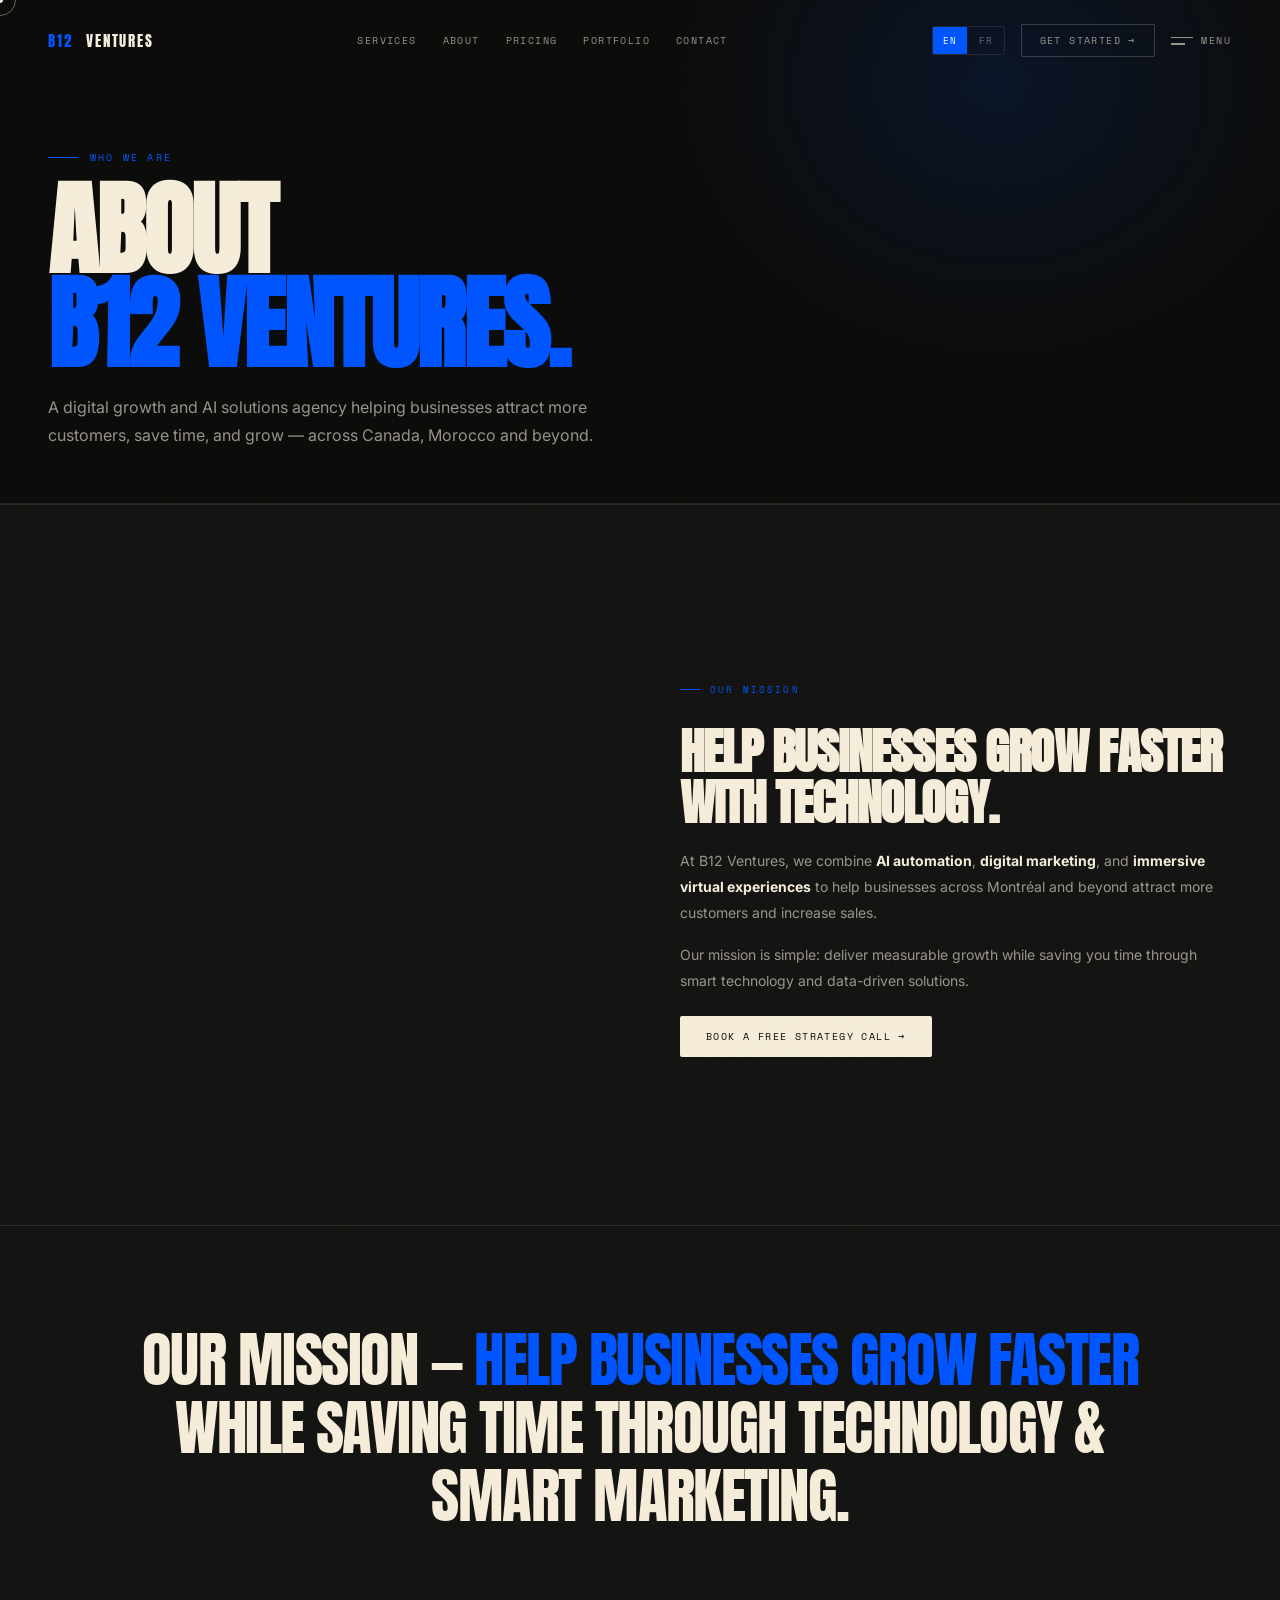
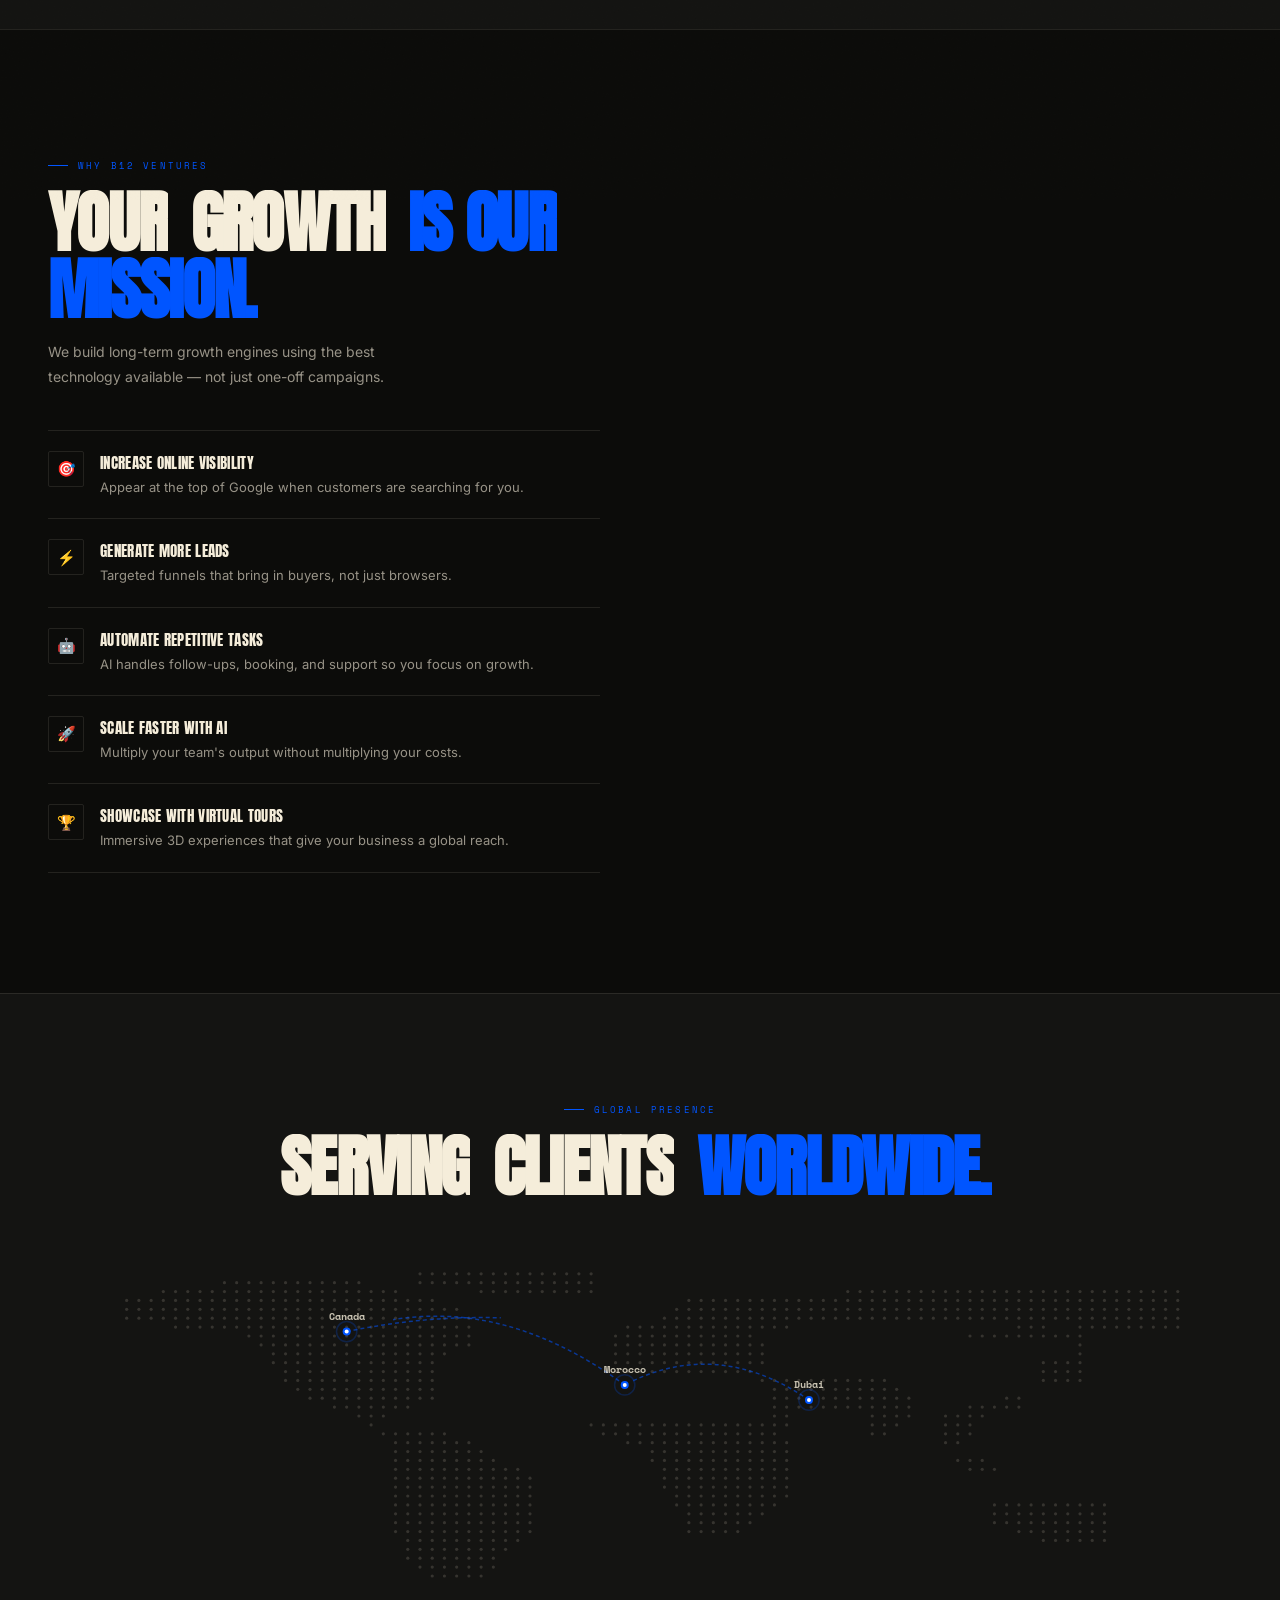
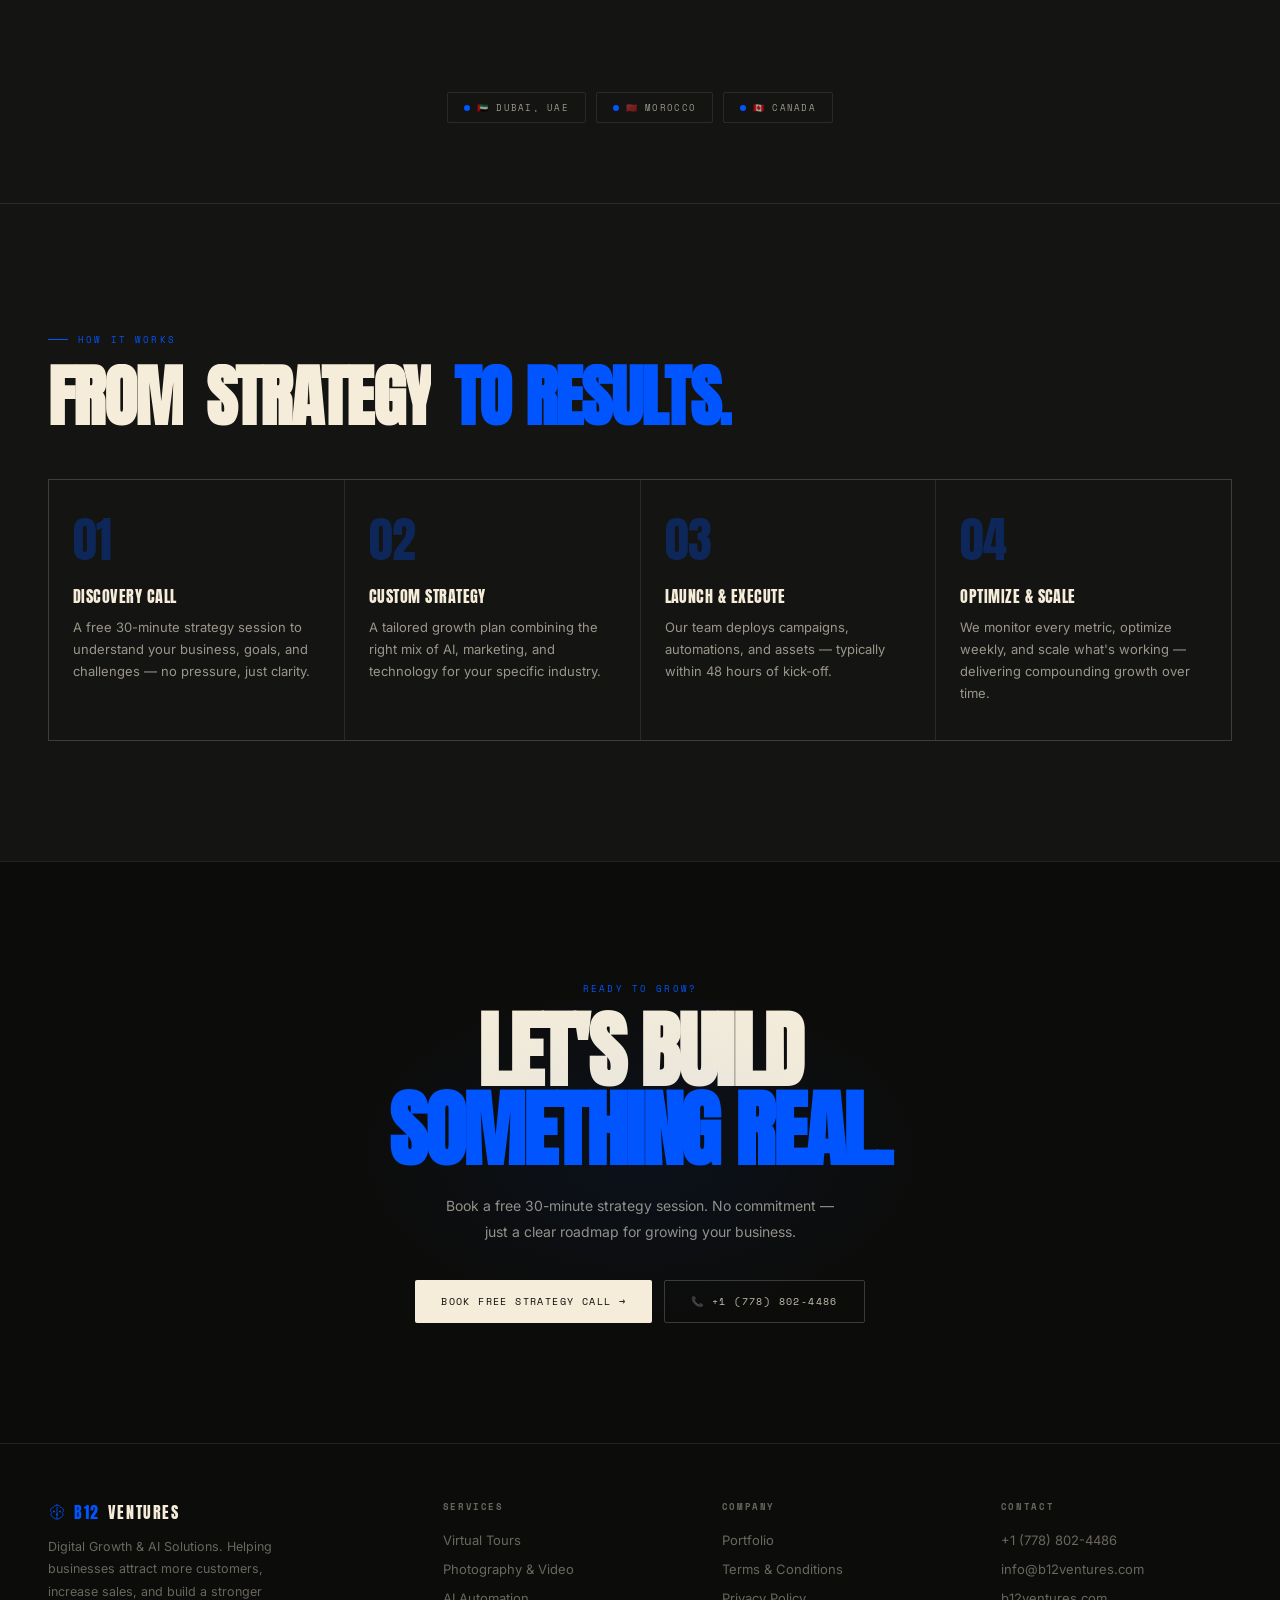
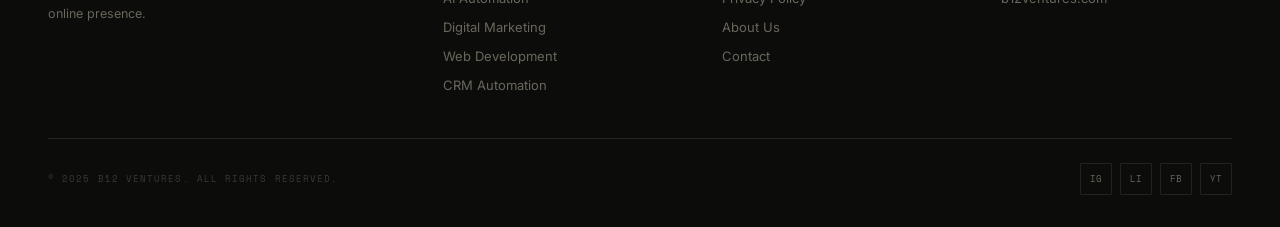
==== about.html @ 5e84cd8f "Add files via upload" ====
<!DOCTYPE html>
<html lang="en" id="html-root">
<head>
<meta charset="UTF-8"/><meta name="viewport" content="width=device-width,initial-scale=1.0"/>
<!-- Meta Pixel Code -->
<script>
!function(f,b,e,v,n,t,s)
{if(f.fbq)return;n=f.fbq=function(){n.callMethod?
n.callMethod.apply(n,arguments):n.queue.push(arguments)};
if(!f._fbq)f._fbq=n;n.push=n;n.loaded=!0;n.version='2.0';
n.queue=[];t=b.createElement(e);t.async=!0;
t.src=v;s=b.getElementsByTagName(e)[0];
s.parentNode.insertBefore(t,s)}(window, document,'script',
'https://connect.facebook.net/en_US/fbevents.js');
fbq('init', '1387499166899119');
fbq('track', 'PageView');
</script>
<noscript><img height="1" width="1" style="display:none"
src="https://www.facebook.com/tr?id=1387499166899119&ev=PageView&noscript=1"
/></noscript>
<!-- End Meta Pixel Code -->
<title>About — B12 Ventures</title>
<meta name="description" content="B12 Ventures is a digital growth and AI agency helping businesses grow faster with immersive 3D virtual visits, websites and automation."/>
<link rel="canonical" href="https://b12ventures.com/about.html"/>
<meta property="og:type" content="website"/>
<meta property="og:site_name" content="B12 Ventures"/>
<meta property="og:title" content="About — B12 Ventures"/>
<meta property="og:description" content="B12 Ventures is a digital growth and AI agency helping businesses grow faster with immersive 3D virtual visits, websites and automation."/>
<meta property="og:url" content="https://b12ventures.com/about.html"/>
<meta name="twitter:card" content="summary_large_image"/>
<link rel="preconnect" href="https://fonts.googleapis.com"/>
<link rel="preconnect" href="https://fonts.gstatic.com" crossorigin/>
<link href="https://fonts.googleapis.com/css2?family=Anton&family=Inter:wght@300;400;500;600&family=Space+Mono:ital,wght@0,400;0,700&display=swap" rel="stylesheet"/>
<link rel="stylesheet" href="styles.css"/>
</head>
<body>
<div id="grain" aria-hidden="true"></div>
<div id="cur-dot" aria-hidden="true"></div>
<div id="cur-ring" aria-hidden="true"></div>

<!-- LOADER -->
<div id="loader">
  <div class="ld-logo">B<span>12</span> VENTURES</div>
  <div class="ld-bar"></div>
</div>

<div id="fullmenu" role="dialog" aria-hidden="true">
  <nav class="fm-inner">
    <a class="fm-link" href="index.html"><span data-i18n="nav_home">Home</span></a>
    <a class="fm-link" href="services.html"><span data-i18n="nav_services">Services</span></a>
    <a class="fm-link" href="about.html"><span data-i18n="nav_about">About</span></a>
    <a class="fm-link" href="portfolio.html"><span data-i18n="nav_work">Portfolio</span></a>
    <a class="fm-link" href="pricing.html"><span data-i18n="nav_pricing">Pricing</span></a>
    <a class="fm-link" href="contact.html"><span style="color:var(--blue)" data-i18n="nav_contact">Contact</span></a>
  </nav>
</div>

<nav id="nav">
  <a href="index.html" class="nav-logo"><span class="nav-logo-b">B12</span>&nbsp;VENTURES</a>
  <div class="nav-links" aria-label="Primary">
    <a class="nav-link" href="services.html" data-i18n="nav_services">Services</a>
    <a class="nav-link" href="about.html" data-i18n="nav_about">About</a>
    <a class="nav-link" href="pricing.html" data-i18n="nav_pricing">Pricing</a>
    <a class="nav-link" href="portfolio.html" data-i18n="nav_work">Portfolio</a>
    <a class="nav-link" href="contact.html" data-i18n="nav_contact">Contact</a>
  </div>
  <div class="nav-right">
    <div class="lang-sw" role="group" aria-label="Language">
      <button class="lang-btn active" data-lang="en">EN</button>
      <button class="lang-btn" data-lang="fr">FR</button>
    </div>
    <a href="pricing.html#offer" class="nav-cta" data-i18n="nav_cta">Get Started →</a>
    <button class="menu-btn" id="menu-btn" aria-expanded="false">
      <div class="menu-bars" id="menu-bars"><span></span><span></span></div>
      <span id="menu-txt" data-i18n="nav_menu">Menu</span>
    </button>
  </div>
</nav>

<header class="page-hero"><div class="wrap">
  <div class="ph-kick">Who We Are</div>
  <h1>About<br/><span class="b">B12 Ventures.</span></h1>
  <p class="ph-sub">A digital growth and AI solutions agency helping businesses attract more customers, save time, and grow — across Canada, Morocco and beyond.</p>
</div></header>

<!-- ABOUT -->
<section id="about" class="sec">
  <div class="wrap">
    <div class="ab-grid">
      <div class="ab-img rv">
        <img src="https://images.unsplash.com/photo-1522071820081-009f0129c71c?w=900&q=80&auto=format&fit=crop" alt="B12 team" loading="lazy"/>
      </div>
      <div>
        <div class="sec-lbl rv" data-i18n="lbl_mission">Our Mission</div>
        <h2 class="ab-h rv d1" data-i18n="about_h">Help Businesses Grow Faster With Technology.</h2>
        <p class="ab-p rv d2" data-i18n="about_p1">At B12 Ventures, we combine <strong>AI automation</strong>, <strong>digital marketing</strong>, and <strong>immersive virtual experiences</strong> to help businesses across Montréal and beyond attract more customers and increase sales.</p>
        <p class="ab-p rv d3" data-i18n="about_p2">Our mission is simple: deliver measurable growth while saving you time through smart technology and data-driven solutions.</p>
        <a href="contact.html" class="btn btn-solid rv d4" style="display:inline-flex;margin-top:6px"><span data-i18n="about_cta">Book a Free Strategy Call →</span></a>
      </div>
    </div>
  </div>
</section>

<!-- MISSION -->
<section id="mission">
  <div class="wrap">
    <p class="mission-body rv" data-i18n="mission_body">Our Mission — <span class="mission-blue">Help Businesses Grow Faster</span> While Saving Time Through Technology &amp; Smart Marketing.</p>
  </div>
</section>

<!-- WHY B12 -->
<section id="why" class="sec">
  <div class="wrap">
    <div class="why-grid">
      <div>
        <div class="sec-lbl rv" data-i18n="lbl_why">Why B12 Ventures</div>
        <h2 class="st rv d1">
          <span class="sw"><span class="si" data-i18n="why_h1">Your</span></span>
          <span class="sw"><span class="si" data-i18n="why_h2">Growth</span></span>
          <span class="sw" style="color:var(--blue)"><span class="si" data-i18n="why_h3">Is Our</span></span>
          <span class="sw" style="color:var(--blue)"><span class="si" data-i18n="why_h4">Mission.</span></span>
        </h2>
        <p class="why-sub rv d2" data-i18n="why_sub">We build long-term growth engines using the best technology available — not just one-off campaigns.</p>
        <div class="rv d3">
          <div class="wf"><div class="wf-ic">🎯</div><div><div class="wf-h" data-i18n="wf1h">Increase Online Visibility</div><div class="wf-p" data-i18n="wf1p">Appear at the top of Google when customers are searching for you.</div></div></div>
          <div class="wf"><div class="wf-ic">⚡</div><div><div class="wf-h" data-i18n="wf2h">Generate More Leads</div><div class="wf-p" data-i18n="wf2p">Targeted funnels that bring in buyers, not just browsers.</div></div></div>
          <div class="wf"><div class="wf-ic">🤖</div><div><div class="wf-h" data-i18n="wf3h">Automate Repetitive Tasks</div><div class="wf-p" data-i18n="wf3p">AI handles follow-ups, booking, and support so you focus on growth.</div></div></div>
          <div class="wf"><div class="wf-ic">🚀</div><div><div class="wf-h" data-i18n="wf4h">Scale Faster With AI</div><div class="wf-p" data-i18n="wf4p">Multiply your team's output without multiplying your costs.</div></div></div>
          <div class="wf"><div class="wf-ic">🏆</div><div><div class="wf-h" data-i18n="wf5h">Showcase With Virtual Tours</div><div class="wf-p" data-i18n="wf5p">Immersive 3D experiences that give your business a global reach.</div></div></div>
        </div>
      </div>
      <div class="why-photo rv">
        <img src="https://images.unsplash.com/photo-1497366216548-37526070297c?w=900&q=80&auto=format&fit=crop" alt="Office" loading="lazy"/>
        <div class="why-ov">
          <div class="why-stats">
            <div><div class="wstat-n"><span class="cnt" data-to="200">0</span>+</div><div class="wstat-l" data-i18n="stat1">Clients Served</div></div>
            <div><div class="wstat-n"><span class="cnt" data-to="97">0</span>%</div><div class="wstat-l" data-i18n="stat2">Satisfaction</div></div>
            <div><div class="wstat-n">5×</div><div class="wstat-l" data-i18n="stat3">Avg ROI</div></div>
          </div>
        </div>
      </div>
    </div>
  </div>
</section>

<!-- WORLD MAP -->
<section id="mapzone">
  <div class="wrap">
    <div class="map-head">
      <div class="sec-lbl rv" style="justify-content:center" data-i18n="lbl_map">Global Presence</div>
      <h2 class="st rv d1" style="text-align:center">
        <span class="sw"><span class="si" data-i18n="map_h1">Serving</span></span>
        <span class="sw"><span class="si" data-i18n="map_h2">Clients</span></span>
        <span class="sw" style="color:var(--blue)"><span class="si" data-i18n="map_h3">Worldwide.</span></span>
      </h2>
    </div>
    <div class="map-container rv">
      <canvas id="world-canvas" height="400"></canvas>
    </div>
    <div class="map-locations rv d1">
      <div class="map-loc">🇦🇪 <span data-i18n="loc1">Dubai, UAE</span></div>
      <div class="map-loc">🇲🇦 <span data-i18n="loc2">Morocco</span></div>
      <div class="map-loc">🇨🇦 <span data-i18n="loc3">Canada</span></div>
    </div>
  </div>
</section>

<!-- PROCESS -->
<section id="process" class="sec">
  <div class="wrap">
    <div class="sec-lbl rv" data-i18n="lbl_process">How It Works</div>
    <h2 class="st rv d1">
      <span class="sw"><span class="si" data-i18n="proc_h1">From</span></span>
      <span class="sw"><span class="si" data-i18n="proc_h2">Strategy</span></span>
      <span class="sw" style="color:var(--blue)"><span class="si" data-i18n="proc_h3">To Results.</span></span>
    </h2>
    <div class="ps-grid">
      <div class="ps rv d1"><div class="ps-n">01</div><div class="ps-h" data-i18n="ps1h">Discovery Call</div><p class="ps-p" data-i18n="ps1p">A free 30-minute strategy session to understand your business, goals, and challenges — no pressure, just clarity.</p></div>
      <div class="ps rv d2"><div class="ps-n">02</div><div class="ps-h" data-i18n="ps2h">Custom Strategy</div><p class="ps-p" data-i18n="ps2p">A tailored growth plan combining the right mix of AI, marketing, and technology for your specific industry.</p></div>
      <div class="ps rv d3"><div class="ps-n">03</div><div class="ps-h" data-i18n="ps3h">Launch &amp; Execute</div><p class="ps-p" data-i18n="ps3p">Our team deploys campaigns, automations, and assets — typically within 48 hours of kick-off.</p></div>
      <div class="ps rv d4"><div class="ps-n">04</div><div class="ps-h" data-i18n="ps4h">Optimize &amp; Scale</div><p class="ps-p" data-i18n="ps4p">We monitor every metric, optimize weekly, and scale what's working — delivering compounding growth over time.</p></div>
    </div>
  </div>
</section>

<!-- CTA -->
<section id="ctaband">
  <div class="wrap">
    <span class="cta-sup rv" data-i18n="cta_sup">Ready to Grow?</span>
    <h2 class="cta-h rv d1"><span data-i18n="cta_h1">Let's Build</span><br/><span style="color:var(--blue)" data-i18n="cta_h2">Something Real.</span></h2>
    <p class="cta-sub rv d2" data-i18n="cta_sub">Book a free 30-minute strategy session. No commitment — just a clear roadmap for growing your business.</p>
    <div class="cta-btns rv d3">
      <a href="contact.html" class="btn btn-solid"><span data-i18n="cta_btn1">Book Free Strategy Call →</span></a>
      <a href="tel:+17788024486" class="btn btn-border"><span>📞 +1 (778) 802-4486</span></a>
    </div>
  </div>
</section>

<!-- FOOTER -->
<footer>
  <div class="wrap">
    <div class="ft-grid">
      <div>
        <div class="ft-wm">
          <svg width="18" height="18" viewBox="0 0 36 36" fill="none" stroke="currentColor" stroke-width="1.6" stroke-linecap="round" style="color:var(--blue)"><path d="M18 4C14.5 4 12 6.5 11 9C8.5 9 5 11 5 14.5C5 16.5 6 18 7.5 19C6.5 20 6 21.5 6 23C6 25.5 7.5 27.5 10 28C10.5 29.5 12 31 14 31.5L18 32L22 31.5C24 31 25.5 29.5 26 28C28.5 27.5 30 25.5 30 23C30 21.5 29.5 20 28.5 19C30 18 31 16.5 31 14.5C31 11 27.5 9 25 9C24 6.5 21.5 4 18 4Z"/><line x1="18" y1="8" x2="18" y2="32"/><circle cx="12" cy="17" r="1.8" fill="currentColor" stroke="none"/><circle cx="24" cy="17" r="1.8" fill="currentColor" stroke="none"/><circle cx="18" cy="23" r="1.8" fill="currentColor" stroke="none"/></svg>
          <span class="ft-acc">B12</span> VENTURES
        </div>
        <p class="ft-desc" data-i18n="ft_desc">Digital Growth &amp; AI Solutions. Helping businesses attract more customers, increase sales, and build a stronger online presence.</p>
      </div>
      <div class="ft-col"><h5 data-i18n="ft_services">Services</h5><ul>
        <li><a href="services.html" data-i18n="s1_name">Virtual Tours</a></li>
        <li><a href="services.html" data-i18n="s2_name">Photography &amp; Video</a></li>
        <li><a href="services.html" data-i18n="s3_name">AI Automation</a></li>
        <li><a href="services.html" data-i18n="s4_name">Digital Marketing</a></li>
        <li><a href="services.html" data-i18n="s5_name">Web Development</a></li>
        <li><a href="services.html" data-i18n="s6_name">CRM Automation</a></li>
      </ul></div>
      <div class="ft-col"><h5 data-i18n="ft_company">Company</h5><ul>
        <li><a href="portfolio.html" data-i18n="nav_work">Portfolio</a></li>
        <li><a href="terms.html" data-i18n="ft_terms">Terms &amp; Conditions</a></li>
        <li><a href="privacy.html" data-i18n="ft_privacy">Privacy Policy</a></li>
        <li><a href="about.html" data-i18n="nav_about">About Us</a></li>
        <li><a href="contact.html" data-i18n="nav_contact">Contact</a></li>
      </ul></div>
      <div class="ft-col"><h5 data-i18n="ft_contact">Contact</h5><ul>
        <li><a href="tel:+17788024486">+1 (778) 802-4486</a></li>
        <li><a href="mailto:info@b12ventures.com">info@b12ventures.com</a></li>
        <li><a href="#">b12ventures.com</a></li>
      </ul></div>
    </div>
    <div class="ft-bot">
      <span class="ft-copy">© 2025 B12 Ventures. All rights reserved.</span>
      <div class="ft-soc">
        <a class="soc" href="#" aria-label="Instagram">IG</a>
        <a class="soc" href="#" aria-label="LinkedIn">LI</a>
        <a class="soc" href="#" aria-label="Facebook">FB</a>
        <a class="soc" href="#" aria-label="YouTube">YT</a>
      </div>
    </div>
  </div>
</footer>

<script src="app.js"></script>
<script src="https://widgets.leadconnectorhq.com/loader.js" data-resources-url="https://widgets.leadconnectorhq.com/chat-widget/loader.js" data-widget-id="6a6429a8b92307bb1e543893" data-source="WEB_USER"></script>
</body>
</html>
---- styles.css ----
:root{
  --bg:#0c0c0a;--bg2:#141412;--bg3:#1c1c19;
  --cream:#f5edda;--c80:rgba(245,237,218,.8);--c60:rgba(245,237,218,.6);
  --c40:rgba(245,237,218,.4);--c20:rgba(245,237,218,.2);--c10:rgba(245,237,218,.1);
  --c06:rgba(245,237,218,.06);--c03:rgba(245,237,218,.03);
  --blue:#0055ff;--blue-lo:rgba(0,85,255,.15);
  --mono:'Space Mono',monospace;--disp:'Anton',sans-serif;--body:'Inter',sans-serif;
  --ease-out:cubic-bezier(.16,1,.3,1);--ease-in:cubic-bezier(.7,0,.84,0);
}
*,*::before,*::after{box-sizing:border-box;margin:0;padding:0}
html{scrollbar-width:thin;scrollbar-color:var(--c20) transparent}
section[id]{scroll-margin-top:78px}
::-webkit-scrollbar{width:3px}::-webkit-scrollbar-thumb{background:var(--c20);border-radius:2px}
body{font-family:var(--body);background:var(--bg);color:var(--cream);overflow-x:hidden;-webkit-font-smoothing:antialiased}
a{color:inherit;text-decoration:none}
button{cursor:pointer;font-family:inherit;border:none;background:none;color:inherit}
body:not(.touch) *{cursor:none}

/* GRAIN */
#grain{position:fixed;inset:-100%;width:300%;height:300%;
  background-image:url("data:image/svg+xml,%3Csvg xmlns='http://www.w3.org/2000/svg' width='512' height='512'%3E%3Cfilter id='n'%3E%3CfeTurbulence type='fractalNoise' baseFrequency='.75' numOctaves='4' stitchTiles='stitch'/%3E%3C/filter%3E%3Crect width='100%25' height='100%25' filter='url(%23n)' opacity='.06'/%3E%3C/svg%3E");
  opacity:.18;pointer-events:none;z-index:9000;animation:grain .3s steps(3) infinite}
@keyframes grain{0%,100%{transform:translate(0,0)}25%{transform:translate(-2%,-3%)}50%{transform:translate(3%,2%)}75%{transform:translate(-1%,4%)}}

/* CURSOR */
#cur-dot{position:fixed;width:6px;height:6px;background:var(--cream);border-radius:50%;pointer-events:none;z-index:9999;transform:translate(-50%,-50%);transition:width .2s var(--ease-out),height .2s,opacity .2s}
#cur-ring{position:fixed;width:32px;height:32px;border:1px solid var(--c40);border-radius:50%;pointer-events:none;z-index:9998;transform:translate(-50%,-50%);transition:width .15s var(--ease-out),height .15s,border-color .2s}
#cur-dot.hv{width:0;height:0;opacity:0}
#cur-ring.hv{width:52px;height:52px;border-color:rgba(0,85,255,.7)}

/* LOADER */
#loader{position:fixed;inset:0;z-index:8000;background:var(--bg);display:flex;align-items:center;justify-content:center;flex-direction:column;gap:16px;transition:opacity .6s,visibility .6s}
#loader.done{opacity:0;visibility:hidden;pointer-events:none}
.ld-logo{font-family:var(--disp);font-size:clamp(32px,5vw,56px);letter-spacing:.08em}
.ld-logo span{color:var(--blue)}
.ld-bar{width:120px;height:1px;background:var(--c10);position:relative;overflow:hidden}
.ld-bar::after{content:'';position:absolute;left:-100%;top:0;width:100%;height:100%;background:var(--blue);animation:ldbar 1.4s var(--ease-out) forwards}
@keyframes ldbar{to{left:0}}

/* FULLSCREEN MENU */
#fullmenu{position:fixed;inset:0;z-index:900;background:var(--bg2);display:flex;align-items:center;justify-content:center;opacity:0;visibility:hidden;transition:opacity .5s var(--ease-out),visibility .5s}
#fullmenu.open{opacity:1;visibility:visible}
.fm-inner{display:flex;flex-direction:column;align-items:center;gap:4px}
.fm-link{font-family:var(--disp);font-size:clamp(40px,8vw,90px);letter-spacing:-.01em;text-transform:uppercase;color:var(--c20);display:block;overflow:hidden;transition:color .3s}
.fm-link span{display:block;transform:translateY(110%);transition:transform .7s var(--ease-out)}
#fullmenu.open .fm-link span{transform:none}
#fullmenu.open .fm-link:nth-child(1) span{transition-delay:.05s}
#fullmenu.open .fm-link:nth-child(2) span{transition-delay:.12s}
#fullmenu.open .fm-link:nth-child(3) span{transition-delay:.19s}
#fullmenu.open .fm-link:nth-child(4) span{transition-delay:.26s}
#fullmenu.open .fm-link:nth-child(5) span{transition-delay:.33s}
#fullmenu.open .fm-link:nth-child(6) span{transition-delay:.40s}
#fullmenu.open .fm-link:nth-child(7) span{transition-delay:.47s}
.fm-link:hover{color:var(--cream)}
.fm-foot{position:absolute;bottom:36px;left:0;right:0;display:flex;justify-content:space-between;padding:0 48px;font-family:var(--mono);font-size:10px;letter-spacing:.14em;text-transform:uppercase;color:var(--c40)}

/* NAV */
#nav{position:fixed;top:0;left:0;right:0;z-index:1000;display:flex;align-items:center;justify-content:space-between;padding:24px 48px;transition:padding .4s var(--ease-out),background .4s,border-color .4s}
#nav.scrolled{padding:14px 48px;background:rgba(12,12,10,.9);backdrop-filter:blur(20px);border-bottom:1px solid var(--c10)}
.nav-logo{font-family:var(--disp);font-size:15px;letter-spacing:.12em;display:flex;align-items:center;gap:8px;z-index:10}
.nav-logo-b{color:var(--blue)}
.nav-right{display:flex;align-items:center;gap:16px}

/* LANGUAGE SWITCHER */
.lang-sw{display:flex;align-items:center;gap:2px;border:1px solid var(--c10);border-radius:2px;overflow:hidden}
.lang-btn{font-family:var(--mono);font-size:9px;letter-spacing:.14em;text-transform:uppercase;padding:7px 10px;color:var(--c40);transition:all .2s;background:none;border:none}
.lang-btn.active{background:var(--blue);color:#fff}
.lang-btn:hover:not(.active){color:var(--cream)}
.nav-cta{font-family:var(--mono);font-size:10px;letter-spacing:.14em;text-transform:uppercase;color:var(--c60);border:1px solid var(--c20);padding:8px 18px;border-radius:1px;transition:all .25s;display:none}
.nav-cta:hover{color:var(--cream);border-color:var(--cream)}
@media(min-width:769px){.nav-cta{display:block}}
.menu-btn{font-family:var(--mono);font-size:10px;letter-spacing:.18em;text-transform:uppercase;color:var(--c60);display:flex;align-items:center;gap:8px;transition:color .25s}
.menu-btn:hover{color:var(--cream)}
.menu-bars{display:flex;flex-direction:column;gap:5px;width:22px}
.menu-bars span{display:block;height:1.5px;background:currentColor;transition:all .4s var(--ease-out)}
.menu-bars span:first-child{width:22px}.menu-bars span:last-child{width:14px}
.menu-bars.open span:first-child{transform:rotate(45deg) translateY(3.5px)}
.menu-bars.open span:last-child{transform:rotate(-45deg) translateY(-3.5px);width:22px}

/* HERO */
#hero{position:relative;height:100vh;min-height:600px;overflow:hidden;display:flex;align-items:flex-end}
#hero-canvas{position:absolute;inset:0;width:100%;height:100%;z-index:1}
.hero-bg{position:absolute;inset:-10%;width:120%;height:120%;z-index:0;background:url('https://images.unsplash.com/photo-1451187580459-43490279c0fa?w=1800&q=80&auto=format&fit=crop') center/cover no-repeat;opacity:.1;will-change:transform}
.hero-vig{position:absolute;inset:0;z-index:2;pointer-events:none;background:linear-gradient(to top,var(--bg) 0%,rgba(12,12,10,.6) 40%,transparent 70%),linear-gradient(to bottom,var(--bg) 0%,transparent 18%)}
.hero-content{position:relative;z-index:3;width:100%;padding:0 48px 60px}
.hero-kicker{font-family:var(--mono);font-size:10px;letter-spacing:.22em;text-transform:uppercase;color:var(--blue);display:flex;align-items:center;gap:12px;margin-bottom:18px;opacity:0;transform:translateY(16px)}
.hero-kicker::before{content:'';width:28px;height:1px;background:var(--blue);display:block}
.hero-kicker.in{opacity:1;transform:none;transition:opacity .8s var(--ease-out) .2s,transform .8s var(--ease-out) .2s}
.hero-title{font-family:var(--disp);font-size:clamp(68px,13.5vw,196px);letter-spacing:-.02em;line-height:.92;text-transform:uppercase;margin-bottom:36px}
.hw{display:inline-block;overflow:hidden;vertical-align:bottom;margin-right:.1em}
.hw .hi{display:inline-block;transform:translateY(110%) skewY(4deg);transition:transform .9s var(--ease-out)}
.hw.in .hi{transform:none}
.hw.in:nth-child(1) .hi{transition-delay:.1s}.hw.in:nth-child(2) .hi{transition-delay:.2s}
.hw.in:nth-child(3) .hi{transition-delay:.3s}.hw.in:nth-child(4) .hi{transition-delay:.4s}
.accent{color:var(--blue)}
.hero-bottom{display:flex;align-items:flex-end;justify-content:space-between;flex-wrap:wrap;gap:24px;opacity:0;transform:translateY(20px)}
.hero-bottom.in{opacity:1;transform:none;transition:opacity .8s var(--ease-out) .7s,transform .8s var(--ease-out) .7s}
.hero-desc{font-size:14px;line-height:1.8;color:var(--c60);max-width:340px}
.hero-ctas{display:flex;gap:12px;flex-wrap:wrap}
.hero-scroll{position:absolute;bottom:32px;right:48px;z-index:4;display:flex;flex-direction:column;align-items:center;gap:8px}
.hero-scroll-txt{font-family:var(--mono);font-size:8px;letter-spacing:.2em;text-transform:uppercase;color:var(--c20);writing-mode:vertical-rl;transform:rotate(180deg)}
.hero-scroll-line{width:1px;height:48px;background:linear-gradient(to bottom,var(--c40),transparent);animation:sline 2s ease-in-out infinite}
@keyframes sline{0%,100%{opacity:.5}50%{opacity:1}}

/* BUTTONS */
.btn{position:relative;display:inline-flex;align-items:center;gap:10px;font-family:var(--mono);font-size:10px;letter-spacing:.14em;text-transform:uppercase;padding:13px 26px;border-radius:2px;overflow:hidden;transition:color .3s}
.btn::before{content:'';position:absolute;inset:0;transform:translateY(101%);transition:transform .35s var(--ease-out)}
.btn:hover::before{transform:none}
.btn span{position:relative;z-index:1}
.btn-solid{background:var(--cream);color:var(--bg)}.btn-solid::before{background:var(--blue)}
.btn-solid:hover{color:#fff}
.btn-border{border:1px solid var(--c20);color:var(--c80)}.btn-border::before{background:rgba(245,237,218,.08)}
.btn-border:hover{border-color:var(--cream);color:var(--cream)}

/* MARQUEE */
.mqwrap{overflow:hidden;border-top:1px solid var(--c10);border-bottom:1px solid var(--c10);background:var(--bg2);padding:11px 0}
.mqtrack{display:flex;white-space:nowrap;width:max-content;animation:mq 28s linear infinite}
.mqwrap:hover .mqtrack{animation-play-state:paused}
@keyframes mq{from{transform:translateX(0)}to{transform:translateX(-50%)}}
.mqi{display:inline-flex;align-items:center;font-family:var(--disp);font-size:11px;letter-spacing:.18em;text-transform:uppercase;color:var(--c20);padding:0 36px}
.mqi::after{content:'✦';font-size:7px;color:var(--blue);margin-left:36px}

/* SHARED SECTION */
.sec{padding:120px 0}
.wrap{max-width:1440px;margin:0 auto;padding:0 48px}
.sec-lbl{font-family:var(--mono);font-size:9px;letter-spacing:.24em;text-transform:uppercase;color:var(--blue);display:inline-flex;align-items:center;gap:10px;margin-bottom:18px}
.sec-lbl::before{content:'';width:20px;height:1px;background:var(--blue);display:block}

/* SPLIT TITLE */
.st{font-family:var(--disp);font-size:clamp(36px,5.2vw,76px);letter-spacing:-.025em;line-height:1;text-transform:uppercase}
.st .sw{display:inline-block;overflow:hidden;vertical-align:bottom;margin-right:.12em}
.st .si{display:inline-block;transform:translateY(110%);transition:transform .85s var(--ease-out)}
.st.vis .sw:nth-child(1) .si{transform:none;transition-delay:.04s}
.st.vis .sw:nth-child(2) .si{transform:none;transition-delay:.1s}
.st.vis .sw:nth-child(3) .si{transform:none;transition-delay:.16s}
.st.vis .sw:nth-child(4) .si{transform:none;transition-delay:.22s}
.st.vis .sw:nth-child(5) .si{transform:none;transition-delay:.28s}
.st.vis .sw:nth-child(6) .si{transform:none;transition-delay:.34s}
.st.vis .sw:nth-child(7) .si{transform:none;transition-delay:.40s}

/* REVEAL */
.rv{opacity:0;transform:translateY(26px);transition:opacity .85s var(--ease-out),transform .85s var(--ease-out)}
.rv.vis{opacity:1;transform:none}
.rv.d1{transition-delay:.08s}.rv.d2{transition-delay:.16s}.rv.d3{transition-delay:.24s}
.rv.d4{transition-delay:.32s}.rv.d5{transition-delay:.40s}

/* ABOUT */
#about{background:var(--bg2);border-top:1px solid var(--c10)}
.ab-grid{display:grid;grid-template-columns:1fr 1fr;gap:80px;align-items:center}
.ab-img{position:relative;height:480px;overflow:hidden;clip-path:inset(0 100% 0 0);transition:clip-path 1.2s var(--ease-out)}
.ab-img.vis{clip-path:inset(0 0% 0 0)}
.ab-h{font-family:var(--disp);font-size:clamp(28px,3.8vw,52px);letter-spacing:-.02em;text-transform:uppercase;line-height:1.05;margin:12px 0 20px}
.ab-p{font-size:14px;line-height:1.85;color:var(--c60);margin-bottom:16px}
.ab-p strong{color:var(--cream)}

/* SERVICES */
#services{background:var(--bg);border-top:1px solid var(--c10)}
.svc-hd{display:flex;align-items:flex-end;justify-content:space-between;flex-wrap:wrap;gap:28px;margin-bottom:44px}
.svc-hd-r{font-size:13px;line-height:1.75;color:var(--c60);max-width:280px}
.svc-list{border-top:1px solid var(--c10)}
.svc-row{display:grid;grid-template-columns:56px 1fr 180px;gap:20px;align-items:start;padding:28px 0;border-bottom:1px solid var(--c10);position:relative;transition:padding .35s var(--ease-out)}
.svc-row:hover{padding:28px 18px;margin:0 -18px}
.svc-row::after{content:'';position:absolute;left:0;bottom:-1px;width:0;height:1px;background:var(--blue);transition:width .7s var(--ease-out)}
.svc-row:hover::after{width:100%}
.svc-num{font-family:var(--mono);font-size:11px;letter-spacing:.1em;color:var(--c20);padding-top:4px}
.svc-nm{font-family:var(--disp);font-size:clamp(22px,3vw,44px);letter-spacing:-.02em;text-transform:uppercase;line-height:1;transition:color .3s}
.svc-row:hover .svc-nm{color:var(--blue)}
.svc-exp{display:grid;grid-template-rows:0fr;transition:grid-template-rows .5s var(--ease-out)}
.svc-exp-in{overflow:hidden}
.svc-row:hover .svc-exp{grid-template-rows:1fr}
.svc-exp-c{padding-top:12px;font-size:13px;color:var(--c60);line-height:1.75;max-width:500px}
.tags{display:flex;flex-wrap:wrap;gap:6px;margin-top:10px}
.tag{font-family:var(--mono);font-size:9px;letter-spacing:.1em;text-transform:uppercase;color:var(--c40);border:1px solid var(--c10);padding:4px 8px;border-radius:1px}
.svc-img{height:120px;overflow:hidden;border-radius:2px;border:1px solid var(--c10);opacity:.5;transform:scale(.97);transition:opacity .45s var(--ease-out),transform .45s var(--ease-out),border-color .45s}
.svc-img img{width:100%;height:100%;object-fit:cover;display:block;transition:transform .6s var(--ease-out)}
.svc-row:hover .svc-img{opacity:1;transform:none;border-color:rgba(0,85,255,.4)}
.svc-row:hover .svc-img img{transform:scale(1.06)}

/* ── SPLITE SECTION ── */
#splite{background:var(--bg);border-top:1px solid var(--c10);overflow:hidden;min-height:600px;display:flex}
.splite-wrap{display:grid;grid-template-columns:1fr 1fr;width:100%;min-height:600px}
.splite-left{position:relative;padding:80px 64px;display:flex;flex-direction:column;justify-content:center;overflow:hidden;border-right:1px solid var(--c10)}
.splite-spotlight{position:absolute;inset:0;pointer-events:none;background:radial-gradient(600px at 50% 50%,rgba(0,85,255,.08),transparent 70%);transition:background .15s;z-index:0}
.splite-left-content{position:relative;z-index:1}
.splite-sup{font-family:var(--mono);font-size:9px;letter-spacing:.24em;text-transform:uppercase;color:var(--blue);display:inline-flex;align-items:center;gap:10px;margin-bottom:20px}
.splite-sup::before{content:'';width:20px;height:1px;background:var(--blue);display:block}
.splite-h{font-family:var(--disp);font-size:clamp(44px,6vw,88px);letter-spacing:-.03em;text-transform:uppercase;line-height:.92;margin-bottom:28px}
.splite-h .gr{background:linear-gradient(135deg,var(--cream) 0%,rgba(245,237,218,.55) 100%);-webkit-background-clip:text;-webkit-text-fill-color:transparent;background-clip:text}
.splite-p{font-size:14px;line-height:1.85;color:var(--c60);max-width:400px;margin-bottom:32px}
.splite-right{position:relative;display:flex;align-items:center;justify-content:center;padding:60px 48px;background:var(--bg2);perspective:800px}
/* AI Dashboard Card */
.ai-card{width:100%;max-width:400px;background:var(--bg3);border:1px solid var(--c10);border-radius:8px;overflow:hidden;transform-style:preserve-3d;transition:transform .12s var(--ease-out);box-shadow:0 40px 80px rgba(0,0,0,.5)}
.ai-card-bar{display:flex;align-items:center;gap:7px;padding:14px 18px;border-bottom:1px solid var(--c10);background:rgba(245,237,218,.03)}
.ai-card-dots span{width:10px;height:10px;border-radius:50%;display:inline-block;margin-right:5px}
.ai-card-dots .d1{background:#ff5f56}.ai-card-dots .d2{background:#ffbd2e}.ai-card-dots .d3{background:#27c93f}
.ai-card-title{font-family:var(--mono);font-size:10px;letter-spacing:.12em;text-transform:uppercase;color:var(--c40);margin-left:4px}
.ai-status{margin-left:auto;display:flex;align-items:center;gap:5px;font-family:var(--mono);font-size:9px;letter-spacing:.1em;color:#27c93f}
.ai-status::before{content:'';width:6px;height:6px;border-radius:50%;background:#27c93f;animation:pulse-g .9s ease-in-out infinite alternate}
@keyframes pulse-g{from{opacity:.4}to{opacity:1}}
.ai-metrics{display:grid;grid-template-columns:1fr 1fr 1fr;gap:1px;background:var(--c10)}
.ai-metric{background:var(--bg3);padding:18px;text-align:center}
.ai-m-val{font-family:var(--disp);font-size:clamp(22px,3vw,32px);letter-spacing:-.02em;color:var(--cream);line-height:1}
.ai-m-lbl{font-family:var(--mono);font-size:8px;letter-spacing:.12em;text-transform:uppercase;color:var(--c40);margin-top:5px}
.ai-m-val.blue{color:var(--blue)}
.ai-feed{padding:18px}
.ai-feed-row{display:flex;align-items:center;gap:10px;padding:9px 0;border-bottom:1px solid var(--c06);font-size:12px;color:var(--c60)}
.ai-feed-row:last-child{border-bottom:none}
.ai-feed-ic{width:20px;height:20px;border-radius:50%;display:flex;align-items:center;justify-content:center;font-size:10px;flex-shrink:0}
.ai-feed-ic.done{background:rgba(39,201,63,.15);color:#27c93f}
.ai-feed-ic.spin{background:rgba(0,85,255,.15);color:var(--blue);animation:spin 1.2s linear infinite}
@keyframes spin{to{transform:rotate(360deg)}}
.ai-graph{padding:18px;border-top:1px solid var(--c10)}
.ai-graph-bars{display:flex;align-items:flex-end;gap:4px;height:50px}
.ai-bar{flex:1;background:var(--blue);border-radius:2px 2px 0 0;opacity:.6;transition:opacity .2s}
.ai-bar:hover{opacity:1}
.ai-graph-lbl{font-family:var(--mono);font-size:8px;letter-spacing:.1em;text-transform:uppercase;color:var(--c20);margin-top:8px;text-align:center}

/* MISSION */
#mission{padding:100px 0;text-align:center;background:var(--bg2);border-top:1px solid var(--c10)}
.mission-body{font-family:var(--disp);font-size:clamp(30px,4.8vw,68px);letter-spacing:-.025em;text-transform:uppercase;line-height:1.1;max-width:1050px;margin:0 auto}
.mission-blue{color:var(--blue)}

/* WHY */
#why{background:var(--bg);border-top:1px solid var(--c10)}
.why-grid{display:grid;grid-template-columns:1fr 1fr;gap:80px;align-items:start}
.why-sub{font-size:14px;color:var(--c60);line-height:1.8;margin:16px 0 40px;max-width:380px}
.wf{display:flex;gap:16px;padding:20px 0;border-bottom:1px solid var(--c10);transition:all .3s;align-items:flex-start}
.wf:first-child{border-top:1px solid var(--c10)}
.wf:hover{padding:20px 12px;margin:0 -12px;background:var(--c03)}
.wf-ic{width:36px;height:36px;border:1px solid var(--c10);border-radius:2px;display:flex;align-items:center;justify-content:center;flex-shrink:0;font-size:15px}
.wf-h{font-family:var(--disp);font-size:15px;text-transform:uppercase;letter-spacing:.02em;margin-bottom:3px}
.wf-p{font-size:13px;color:var(--c60);line-height:1.65}
.why-photo{position:relative;height:560px;overflow:hidden;clip-path:inset(0 0 100% 0);transition:clip-path 1.2s var(--ease-out)}
.why-photo.vis{clip-path:inset(0 0 0% 0)}
.why-ov{position:absolute;inset:0;z-index:2;display:flex;flex-direction:column;justify-content:flex-end;padding:28px;background:linear-gradient(to top,rgba(12,12,10,.9) 0%,transparent 55%)}
.why-stats{display:flex;gap:28px;flex-wrap:wrap}
.wstat-n{font-family:var(--disp);font-size:clamp(28px,3.8vw,48px);letter-spacing:-.02em;color:var(--cream);line-height:1}
.wstat-l{font-family:var(--mono);font-size:8px;letter-spacing:.14em;text-transform:uppercase;color:var(--c40);margin-top:4px}
.cnt{color:var(--blue)}

/* ── WORLD MAP ── */
#mapzone{background:var(--bg2);border-top:1px solid var(--c10);padding:100px 0 80px}
.map-head{text-align:center;margin-bottom:56px}
.map-container{position:relative;width:100%;max-width:1100px;margin:0 auto}
#world-canvas{width:100%;display:block;border-radius:4px}
.map-locations{display:flex;flex-wrap:wrap;justify-content:center;gap:10px;margin-top:36px}
.map-loc{font-family:var(--mono);font-size:9px;letter-spacing:.14em;text-transform:uppercase;color:var(--c60);border:1px solid var(--c10);padding:8px 16px;border-radius:2px;display:flex;align-items:center;gap:7px;transition:all .25s}
.map-loc::before{content:'';width:6px;height:6px;border-radius:50%;background:var(--blue);animation:maploc 1.4s ease-in-out infinite alternate}
.map-loc:nth-child(2)::before{animation-delay:.2s}
.map-loc:nth-child(3)::before{animation-delay:.4s}
.map-loc:nth-child(4)::before{animation-delay:.6s}
.map-loc:nth-child(5)::before{animation-delay:.8s}
.map-loc:hover{border-color:var(--blue);color:var(--cream)}
@keyframes maploc{from{opacity:.3}to{opacity:1}}

/* PROCESS */
#process{background:var(--bg2);border-top:1px solid var(--c10)}
.ps-grid{display:grid;grid-template-columns:repeat(4,1fr);border:1px solid var(--c10);margin-top:48px;gap:1px;background:var(--c10)}
.ps{background:var(--bg2);padding:36px 24px;transition:background .3s}
.ps:hover{background:var(--bg3)}
.ps-n{font-family:var(--disp);font-size:48px;color:var(--blue);opacity:.3;line-height:1;margin-bottom:20px;letter-spacing:-.02em}
.ps-h{font-family:var(--disp);font-size:16px;text-transform:uppercase;letter-spacing:.03em;margin-bottom:8px}
.ps-p{font-size:13px;color:var(--c60);line-height:1.7}

/* CTA */
#ctaband{padding:120px 0;text-align:center;background:var(--bg);border-top:1px solid var(--c10);position:relative;overflow:hidden}
#ctaband::before{content:'';position:absolute;top:50%;left:50%;transform:translate(-50%,-50%);width:600px;height:350px;background:radial-gradient(ellipse,rgba(0,85,255,.07) 0%,transparent 70%);pointer-events:none}
.cta-sup{font-family:var(--mono);font-size:9px;letter-spacing:.24em;text-transform:uppercase;color:var(--blue);display:block;margin-bottom:16px}
.cta-h{font-family:var(--disp);font-size:clamp(42px,6.5vw,90px);letter-spacing:-.025em;text-transform:uppercase;line-height:.95;margin-bottom:24px}
.cta-sub{font-size:14px;color:var(--c60);line-height:1.8;max-width:400px;margin:0 auto 36px}
.cta-btns{display:flex;gap:12px;justify-content:center;flex-wrap:wrap}

/* CONTACT */
#contact{background:var(--bg2);border-top:1px solid var(--c10)}
.ct-grid{display:grid;grid-template-columns:1fr 1.1fr;gap:80px;align-items:start}
.ci-list{margin-top:36px;display:flex;flex-direction:column}
.ci{display:flex;gap:16px;align-items:flex-start;padding:20px 0;border-bottom:1px solid var(--c10);transition:all .3s}
.ci:first-child{border-top:1px solid var(--c10)}
.ci:hover{padding:20px 12px;margin:0 -12px;background:var(--c03)}
.ci-ic{width:38px;height:38px;border:1px solid var(--c10);border-radius:1px;display:flex;align-items:center;justify-content:center;font-size:15px;flex-shrink:0}
.ci-lbl{font-family:var(--mono);font-size:8px;letter-spacing:.18em;text-transform:uppercase;color:var(--c40);margin-bottom:4px}
.ci-val{font-size:14px;font-weight:500;color:var(--c80)}
.ci-val a:hover{color:var(--blue)}
.cf{background:var(--bg3);border:1px solid var(--c10);padding:40px;border-radius:2px}
.cf-h{font-family:var(--disp);font-size:24px;text-transform:uppercase;letter-spacing:.03em;margin-bottom:5px}
.cf-sub{font-size:12.5px;color:var(--c60);line-height:1.65;margin-bottom:28px}
.fg{margin-bottom:14px}
.fg label{display:block;font-family:var(--mono);font-size:9px;letter-spacing:.16em;text-transform:uppercase;color:var(--c40);margin-bottom:6px}
.fg input,.fg select,.fg textarea{width:100%;background:var(--bg);border:1px solid var(--c10);border-radius:1px;padding:11px 13px;font-size:13px;color:var(--cream);font-family:var(--body);outline:none;transition:border-color .25s,background .25s;resize:none;-webkit-appearance:none}
.fg input::placeholder,.fg textarea::placeholder{color:rgba(245,237,218,.2)}
.fg input:focus,.fg select:focus,.fg textarea:focus{border-color:var(--blue);background:rgba(0,85,255,.05)}
.fg select option{background:var(--bg3);color:var(--cream)}
.fg-row{display:grid;grid-template-columns:1fr 1fr;gap:10px}
.cf-consent{display:flex;align-items:flex-start;gap:10px;margin:4px 0;cursor:pointer}
.cf-consent input{margin-top:3px;width:14px;height:14px;flex-shrink:0;accent-color:var(--blue);cursor:pointer}
.cf-consent span{font-size:10.5px;line-height:1.6;color:var(--c40)}
.cf-legal{font-size:10.5px;line-height:1.6;color:var(--c40);margin:8px 0 4px}
.cf-legal a{color:var(--blue);border-bottom:1px solid rgba(0,85,255,.35)}
.cf-btn{width:100%;background:var(--cream);color:var(--bg);border:none;border-radius:1px;padding:14px;font-family:var(--disp);font-size:13px;letter-spacing:.1em;text-transform:uppercase;transition:all .3s var(--ease-out);display:flex;align-items:center;justify-content:center;gap:10px;margin-top:6px;position:relative;overflow:hidden}
.cf-btn::before{content:'';position:absolute;inset:0;background:var(--blue);transform:translateY(101%);transition:transform .35s var(--ease-out)}
.cf-btn:hover::before{transform:none}.cf-btn:hover{color:#fff}
.cf-btn-txt{position:relative;z-index:1}

/* FOOTER */
footer{background:var(--bg);border-top:1px solid var(--c10);padding:56px 0 32px}
.ft-grid{display:grid;grid-template-columns:1.5fr 1fr 1fr 1fr;gap:48px;margin-bottom:44px}
.ft-wm{font-family:var(--disp);font-size:16px;letter-spacing:.1em;margin-bottom:12px;display:flex;align-items:center;gap:8px}
.ft-wm .ft-acc{color:var(--blue)}
.ft-desc{font-size:12.5px;color:var(--c40);line-height:1.8;max-width:240px}
.ft-col h5{font-family:var(--mono);font-size:9px;letter-spacing:.18em;text-transform:uppercase;color:var(--c40);margin-bottom:16px}
.ft-col ul{list-style:none;display:flex;flex-direction:column;gap:9px}
.ft-col a{font-size:13px;color:var(--c40);transition:color .2s}
.ft-col a:hover{color:var(--cream)}
.ft-bot{display:flex;align-items:center;justify-content:space-between;padding-top:24px;border-top:1px solid var(--c10);flex-wrap:wrap;gap:12px}
.ft-copy{font-family:var(--mono);font-size:9px;letter-spacing:.12em;text-transform:uppercase;color:var(--c20)}
.ft-soc{display:flex;gap:8px}
.soc{width:32px;height:32px;border:1px solid var(--c10);border-radius:1px;display:flex;align-items:center;justify-content:center;font-family:var(--mono);font-size:9px;color:var(--c40);transition:all .22s}
.soc:hover{border-color:var(--c40);color:var(--cream)}


/* RESPONSIVE */
@media(max-width:1024px){.ps-grid{grid-template-columns:1fr 1fr}.ft-grid{grid-template-columns:1fr 1fr}.splite-wrap{grid-template-columns:1fr}}
@media(max-width:768px){
  #nav{padding:20px 24px}.wrap{padding:0 24px}.sec{padding:80px 0}
  .hero-content{padding:0 24px 48px}
  .ab-grid,.why-grid,.ct-grid{grid-template-columns:1fr}
  .svc-row{grid-template-columns:44px 1fr;padding:22px 0}
  /* show the service visuals on phone as a full-width band */
  .svc-img{display:block;grid-column:1/-1;height:170px;margin-top:16px;opacity:1;transform:none;border-color:rgba(0,85,255,.28)}
  /* descriptions can't be hovered on touch — always show them */
  .svc-exp{grid-template-rows:1fr}
  .ps-grid{grid-template-columns:1fr}.ft-grid{grid-template-columns:1fr}
  .fg-row{grid-template-columns:1fr}.fm-foot{padding:0 24px}
  .splite-left{padding:52px 28px}.splite-right{padding:40px 24px}
}
/* ── Futuristic hero FX ── */
#fx-canvas{position:absolute;right:5vw;top:47%;transform:translateY(-56%);width:min(56vh,42vw);aspect-ratio:1;z-index:1;pointer-events:none;opacity:0;transition:opacity 1.4s var(--ease-out)}
#fx-canvas.on{opacity:1}
.hero-scan{position:absolute;left:0;right:0;height:130px;z-index:2;pointer-events:none;background:linear-gradient(to bottom,transparent,rgba(0,85,255,.14),transparent);mix-blend-mode:screen;animation:scanY 6.3s ease-in-out infinite alternate}
@keyframes scanY{from{top:-12%}to{top:96%}}
.explore-btn{position:absolute;bottom:28px;left:50%;z-index:4;display:flex;align-items:center;gap:10px;font-family:var(--mono);font-size:9px;letter-spacing:.18em;text-transform:uppercase;color:var(--c60);border:1px solid var(--c10);border-radius:999px;padding:10px 18px;background:rgba(12,12,10,.45);backdrop-filter:blur(6px);cursor:pointer;opacity:0;transform:translate(-50%,10px);animation:fadeUpBtn .8s var(--ease-out) 2.2s forwards;transition:color .3s,border-color .3s}
.explore-btn:hover{color:var(--cream);border-color:var(--c40)}
.explore-arrow svg{display:block;animation:bounceY 1.6s ease-in-out infinite}
@keyframes bounceY{0%,100%{transform:translateY(-2px)}50%{transform:translateY(3px)}}
@keyframes fadeUpBtn{to{opacity:1;transform:translate(-50%,0)}}
.nav-links{display:flex;gap:26px}
.nav-link{font-family:var(--mono);font-size:10px;letter-spacing:.14em;text-transform:uppercase;color:var(--c60);transition:color .3s}
.nav-link:hover{color:var(--cream)}
.nav-offer{color:var(--blue);position:relative}
.nav-offer::after{content:'';position:absolute;left:0;right:0;bottom:-4px;height:1px;background:var(--blue);transform:scaleX(0);transform-origin:left;transition:transform .35s var(--ease-out)}
.nav-offer:hover{color:var(--blue)}
.nav-offer:hover::after{transform:none}
@media(max-width:1020px){.nav-links{display:none}}
@media(max-width:760px){
  /* on phones there's no room beside the headline — use it as an
     atmospheric backdrop instead (sits at z-index 1, behind text at z-index 3) */
  #fx-canvas{right:auto;left:50%;top:38%;transform:translate(-50%,-50%);width:min(92vw,380px);opacity:0}
  #fx-canvas.on{opacity:.4}
  .hero-scan{height:90px}
  /* the two hero CTAs already cover this action on phone */
  .explore-btn{display:none}
}
/* touch devices: no custom cursor, no hover-dependent states */
.touch #cur-dot,.touch #cur-ring{display:none}
.touch .svc-img{opacity:1;transform:none}
@media(hover:none),(pointer:coarse){
  #cur-dot,#cur-ring{display:none!important}
  .svc-img{opacity:1;transform:none}
  .prc:hover{transform:none}
}
/* comfortable tap targets on phones (44px min) */
@media(max-width:768px){
  /* nav: logo + language + menu only — the hero CTA covers "Get Started" */
  #nav{padding:14px 20px;gap:10px}
  .nav-logo{font-size:12.5px;letter-spacing:.08em;flex-shrink:0}
  .nav-right{gap:10px;flex-shrink:0}
  .nav-cta{display:none!important}
  .lang-btn{font-size:8.5px;padding-left:9px;padding-right:9px}
  #menu-txt{display:none}
  .menu-btn{min-height:44px;padding:0 4px}
  .lang-btn{min-height:38px;padding-left:14px;padding-right:14px}
  .nav-cta{min-height:40px;display:inline-flex;align-items:center}
  .btn,.prc-btn{min-height:46px}
  .ft-col a{display:inline-block;padding:3px 0}
}
/* ── Pricing ── */
#pricing .pr-sub{font-size:15px;line-height:1.7;color:var(--c60);max-width:520px;margin:18px 0 50px}
.pr-grid{display:grid;grid-template-columns:repeat(4,1fr);gap:14px;align-items:stretch}
.prc{position:relative;border:1px solid var(--c10);border-radius:3px;padding:30px 24px 26px;background:var(--bg2);display:flex;flex-direction:column;overflow:hidden;transition:transform .4s var(--ease-out),border-color .4s}
.prc::before{content:'';position:absolute;inset:0;background:radial-gradient(420px circle at var(--mx,50%) var(--my,0%),rgba(0,85,255,.09),transparent 65%);opacity:0;transition:opacity .4s;pointer-events:none}
.prc:hover{transform:translateY(-6px);border-color:var(--c20)}
.prc:hover::before{opacity:1}
.prc.feat{border-color:rgba(0,85,255,.55);background:linear-gradient(180deg,rgba(0,85,255,.07),var(--bg2) 55%)}
.prc.feat{animation:prGlow 3.2s ease-in-out infinite}
@keyframes prGlow{0%,100%{box-shadow:0 0 0 0 rgba(0,85,255,0)}50%{box-shadow:0 0 34px -6px rgba(0,85,255,.35)}}
.prc-badge{position:absolute;top:0;right:0;background:var(--blue);color:#fff;font-family:var(--mono);font-size:8.5px;letter-spacing:.14em;text-transform:uppercase;padding:5px 10px;border-radius:0 0 0 3px}
.prc-badge.ghost{background:transparent;color:var(--c40);border:1px solid var(--c10);border-top:none;border-right:none}
.prc-name{font-family:var(--mono);font-size:10px;letter-spacing:.2em;text-transform:uppercase;color:var(--c60);margin-bottom:16px}
.prc-price{font-family:var(--disp);font-size:clamp(30px,3.2vw,42px);letter-spacing:.01em;line-height:1;color:var(--cream)}
.prc-price .sm{font-size:.55em;color:var(--blue)}
.prc-deal{display:block;margin:-6px 0 16px;padding:11px 13px;border:1px solid rgba(0,85,255,.42);border-radius:3px;background:linear-gradient(100deg,rgba(0,85,255,.16),rgba(0,85,255,.04));transition:all .3s var(--ease-out)}
.prc-deal:hover{border-color:var(--blue);background:linear-gradient(100deg,rgba(0,85,255,.26),rgba(0,85,255,.08))}
.prc-deal-t{display:block;font-family:var(--disp);font-size:17px;letter-spacing:.02em;color:var(--cream)}
.prc-deal-s{display:block;font-family:var(--mono);font-size:8px;letter-spacing:.13em;text-transform:uppercase;color:var(--blue);margin-top:4px}

/* ── Launch offer ── */
#offer{position:relative;padding:110px 0;border-top:1px solid var(--c10);overflow:hidden}
#offer::before{content:'';position:absolute;top:-40%;right:-10%;width:820px;height:820px;background:radial-gradient(circle,rgba(0,85,255,.15),transparent 62%);pointer-events:none}
.of-grid{position:relative;display:grid;grid-template-columns:1.05fr .95fr;gap:60px;align-items:start}
.of-tag{display:inline-flex;align-items:center;gap:9px;font-family:var(--mono);font-size:9px;letter-spacing:.18em;text-transform:uppercase;color:var(--blue);border:1px solid rgba(0,85,255,.4);border-radius:999px;padding:7px 14px;background:rgba(0,85,255,.08)}
.of-dot{width:6px;height:6px;border-radius:50%;background:var(--blue);animation:ofp 1.9s ease-in-out infinite}
@keyframes ofp{0%,100%{opacity:1;box-shadow:0 0 0 0 rgba(0,85,255,.6)}50%{opacity:.65;box-shadow:0 0 0 7px rgba(0,85,255,0)}}
.of-h{font-family:var(--disp);font-size:clamp(38px,5.6vw,76px);line-height:.94;letter-spacing:-.01em;text-transform:uppercase;margin:20px 0 6px}
.of-h .strike{position:relative;color:var(--c40)}
.of-h .strike::after{content:'';position:absolute;left:-2%;right:-2%;top:52%;height:5px;background:var(--blue);transform:rotate(-4deg)}
.of-h .now{color:var(--blue)}
.of-sub{font-size:15px;line-height:1.75;color:var(--c60);max-width:440px;margin-top:18px}
.of-list{list-style:none;margin:26px 0 0;display:flex;flex-direction:column;gap:11px}
.of-list li{font-size:13.5px;line-height:1.6;color:var(--c80);padding-left:24px;position:relative}
.of-list li::before{content:'✓';position:absolute;left:0;color:var(--blue);font-size:13px}
.of-meta{margin-top:26px;padding-top:20px;border-top:1px solid var(--c10);font-family:var(--mono);font-size:9.5px;letter-spacing:.13em;text-transform:uppercase;color:var(--c40);line-height:1.9}
.of-h2{font-family:var(--disp);font-size:clamp(30px,4vw,48px);line-height:1;letter-spacing:-.01em;text-transform:uppercase;margin:18px 0 6px}
.of-tiers{display:flex;flex-direction:column;gap:14px;margin-top:24px}
.of-tier{position:relative;border:1px solid var(--c10);border-radius:5px;padding:22px 22px;background:var(--bg2);transition:border-color .3s}
.of-tier:hover{border-color:var(--c20)}
.of-tier.feat{border-color:rgba(0,85,255,.5);background:linear-gradient(160deg,rgba(0,85,255,.08),var(--bg2) 60%)}
.of-tier-badge{position:absolute;top:0;right:0;background:var(--blue);color:#fff;font-family:var(--mono);font-size:8px;letter-spacing:.14em;text-transform:uppercase;padding:5px 10px;border-radius:0 5px 0 5px}
.of-tier-top{display:flex;align-items:baseline;justify-content:space-between;gap:12px;padding-bottom:14px;margin-bottom:14px;border-bottom:1px solid var(--c10)}
.of-tier-name{font-family:var(--disp);font-size:19px;letter-spacing:.02em;text-transform:uppercase}
.of-tier-price{font-family:var(--disp);font-size:26px;letter-spacing:.01em;color:var(--cream);white-space:nowrap}
.of-tier-price s{color:var(--c40);font-size:.62em;margin-right:5px}
.of-tier-price em{font-style:normal;color:var(--blue)}
.of-tier ul{list-style:none;display:flex;flex-direction:column;gap:8px}
.of-tier li{font-size:12.5px;line-height:1.55;color:var(--c60);padding-left:20px;position:relative}
.of-tier li::before{content:'✓';position:absolute;left:0;color:var(--blue);font-size:11px}
.of-tier li strong{color:var(--cream);font-weight:600}
.of-card{background:var(--bg2);border:1px solid var(--c10);border-radius:5px;padding:32px 30px}
.of-card h3{font-family:var(--disp);font-size:22px;letter-spacing:.02em;text-transform:uppercase;margin-bottom:6px}
.of-card .of-cs{font-size:12.5px;color:var(--c60);line-height:1.6;margin-bottom:22px}
.of-f{margin-bottom:13px}
.of-f label{display:block;font-family:var(--mono);font-size:8.5px;letter-spacing:.15em;text-transform:uppercase;color:var(--c40);margin-bottom:6px}
.of-f input,.of-f select{width:100%;background:var(--bg);border:1px solid var(--c10);border-radius:2px;padding:12px 13px;font-size:13.5px;color:var(--cream);transition:border-color .3s}
.of-f input::placeholder{color:var(--c20)}
.of-f input:focus,.of-f select:focus{outline:none;border-color:rgba(0,85,255,.6)}
.of-f select option{background:var(--bg2)}
.of-row{display:grid;grid-template-columns:1fr 1fr;gap:11px}
.of-btn{width:100%;background:var(--blue);color:#fff;border-radius:2px;padding:15px;font-family:var(--disp);font-size:14px;letter-spacing:.09em;text-transform:uppercase;margin-top:8px;position:relative;overflow:hidden;transition:box-shadow .35s}
.of-btn:hover{box-shadow:0 0 30px -6px rgba(0,85,255,.85)}
.of-fine{font-size:10.5px;line-height:1.65;color:var(--c40);margin-top:13px;text-align:center}
.of-fine a{color:var(--blue)}
.of-ok{display:none;text-align:center;padding:26px 6px}
.of-ok.on{display:block}
.of-ok .ok-i{font-size:34px}
.of-ok h4{font-family:var(--disp);font-size:21px;text-transform:uppercase;margin:12px 0 8px}
.of-ok p{font-size:13px;color:var(--c60);line-height:1.7}
@media(max-width:900px){.of-grid{grid-template-columns:1fr;gap:38px}}
@media(max-width:520px){.of-row{grid-template-columns:1fr}}
.prc-per{font-family:var(--mono);font-size:9.5px;letter-spacing:.1em;text-transform:uppercase;color:var(--c40);margin:10px 0 20px;padding-bottom:18px;border-bottom:1px solid var(--c10)}
.prc-feat{list-style:none;display:flex;flex-direction:column;gap:9px;margin-bottom:24px;flex-grow:1}
.prc-feat li{font-size:12.5px;line-height:1.55;color:var(--c60);padding-left:18px;position:relative}
.prc-feat li::before{content:'✓';position:absolute;left:0;color:var(--blue);font-size:11px}
.prc-feat li strong{color:var(--cream);font-weight:600}
.prc-btn{display:flex;align-items:center;justify-content:center;font-family:var(--mono);font-size:10px;letter-spacing:.14em;text-transform:uppercase;padding:12px;border:1px solid var(--c20);border-radius:2px;color:var(--c80);transition:all .3s}
.prc-btn:hover{background:var(--cream);color:var(--bg);border-color:var(--cream)}
.prc.feat .prc-btn{background:var(--blue);border-color:var(--blue);color:#fff}
.prc.feat .prc-btn:hover{background:var(--cream);border-color:var(--cream);color:var(--bg)}
.pr-note{margin-top:26px;border:1px solid rgba(0,85,255,.3);border-radius:3px;padding:20px 26px;display:flex;align-items:center;gap:16px;background:linear-gradient(90deg,rgba(0,85,255,.08),transparent 60%)}
.pr-note-ic{font-size:20px;flex-shrink:0}
.pr-note p{font-size:13.5px;line-height:1.7;color:var(--c60)}
.pr-note p strong{color:var(--cream);font-weight:600}
@media(max-width:1100px){.pr-grid{grid-template-columns:1fr 1fr}}
@media(max-width:640px){.pr-grid{grid-template-columns:1fr}.pr-note{flex-direction:column;text-align:center;gap:8px}}

/* ── Interior page hero (multi-page) ── */
.page-hero{position:relative;padding:150px 0 54px;overflow:hidden;border-bottom:1px solid var(--c10)}
.page-hero::before{content:'';position:absolute;top:-45%;right:-6%;width:720px;height:620px;background:radial-gradient(ellipse,rgba(0,85,255,.12),transparent 65%);pointer-events:none}
.ph-kick{position:relative;font-family:var(--mono);font-size:10px;letter-spacing:.22em;text-transform:uppercase;color:var(--blue);display:flex;align-items:center;gap:12px;margin-bottom:18px}
.ph-kick::before{content:'';width:30px;height:1px;background:var(--blue)}
.page-hero h1{position:relative;font-family:var(--disp);font-size:clamp(44px,8vw,104px);line-height:.92;letter-spacing:-.02em;text-transform:uppercase}
.page-hero h1 .b{color:var(--blue)}
.ph-sub{position:relative;font-size:16px;line-height:1.75;color:var(--c60);max-width:580px;margin-top:22px}
@media(max-width:768px){.page-hero{padding:120px 0 40px}}
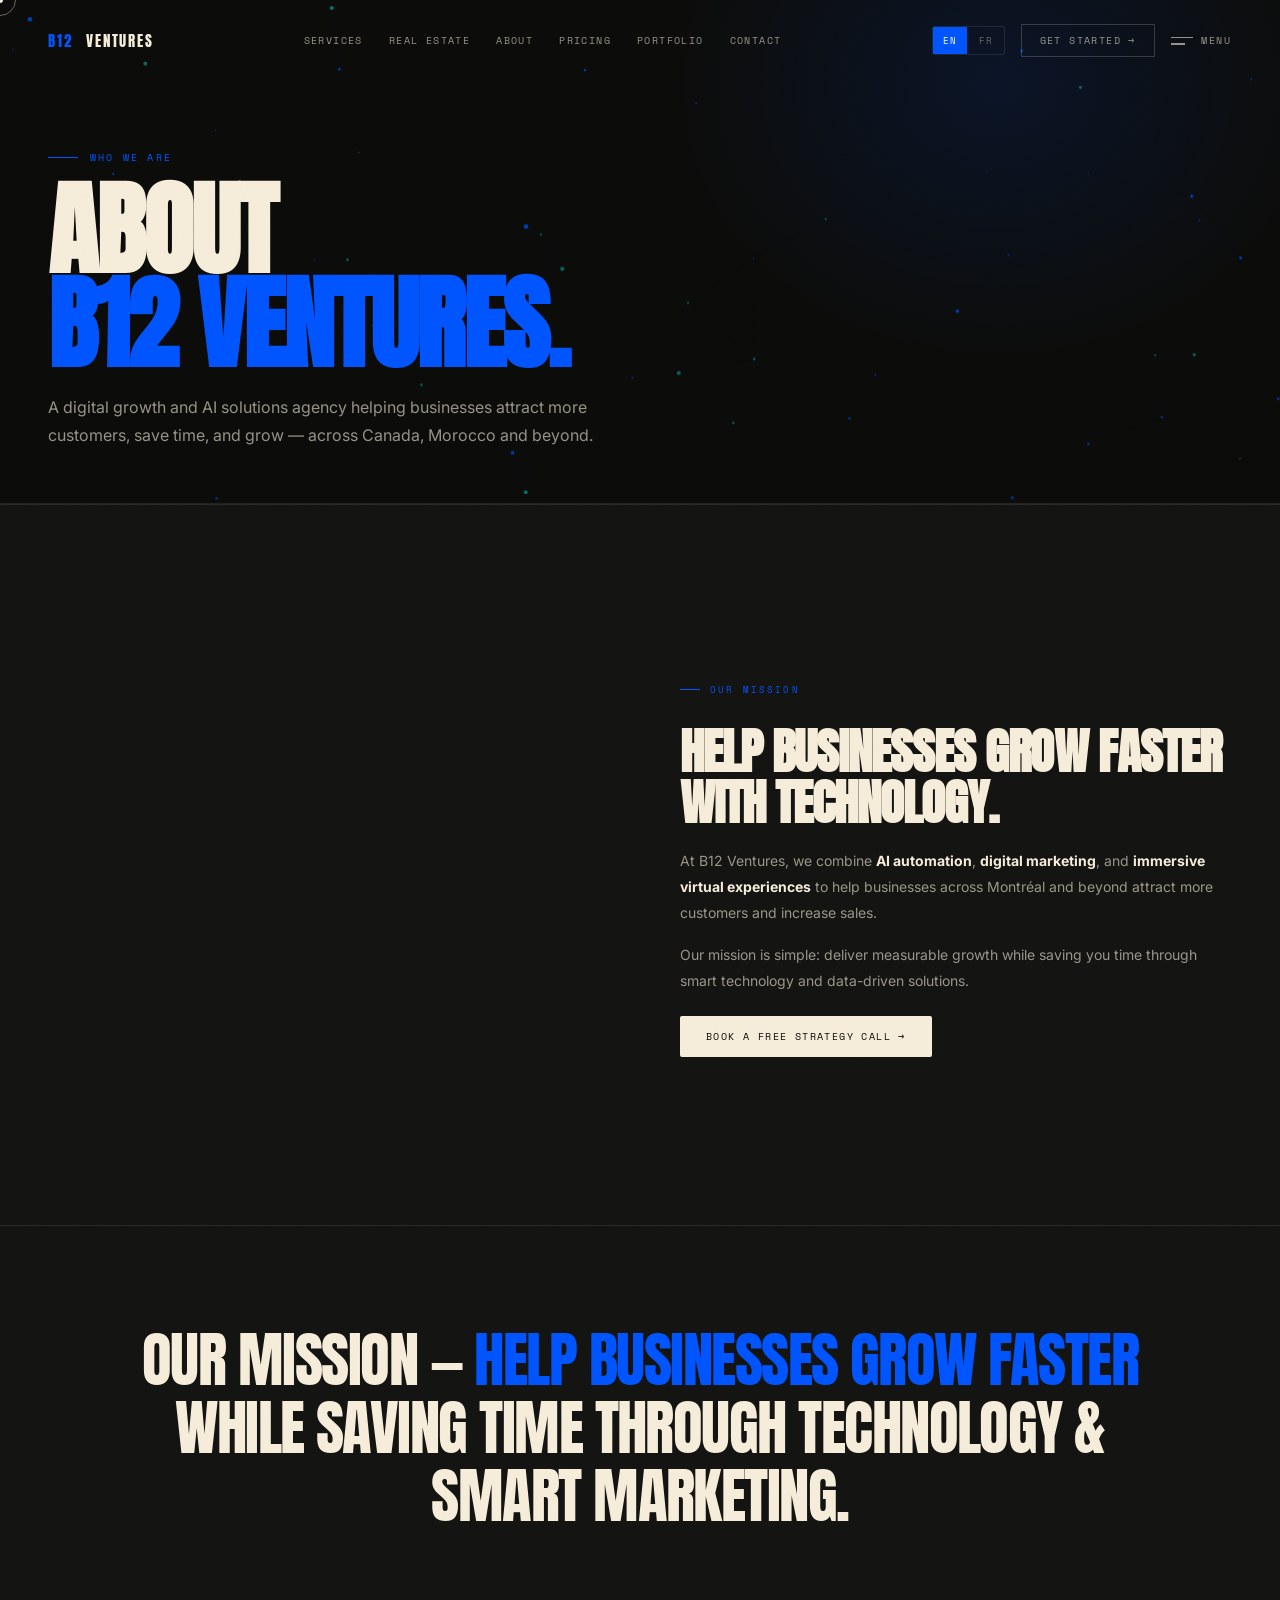
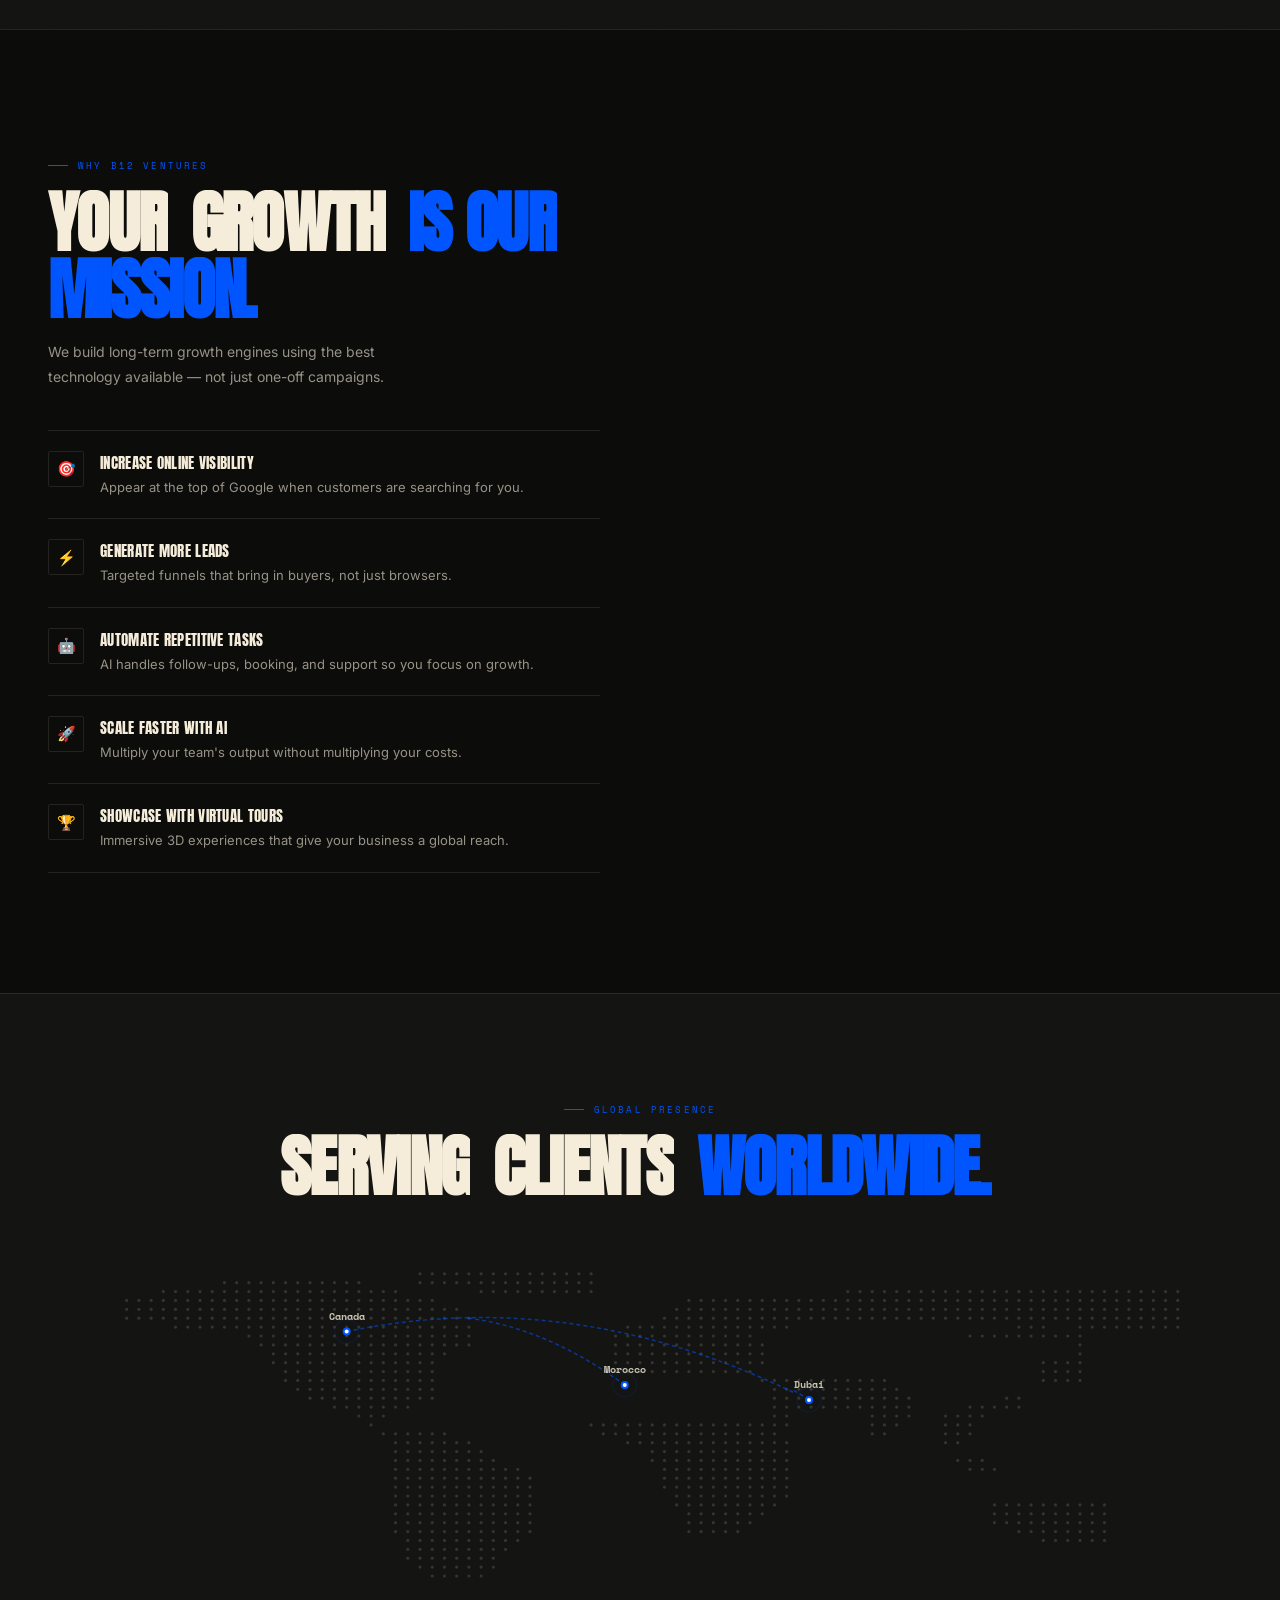
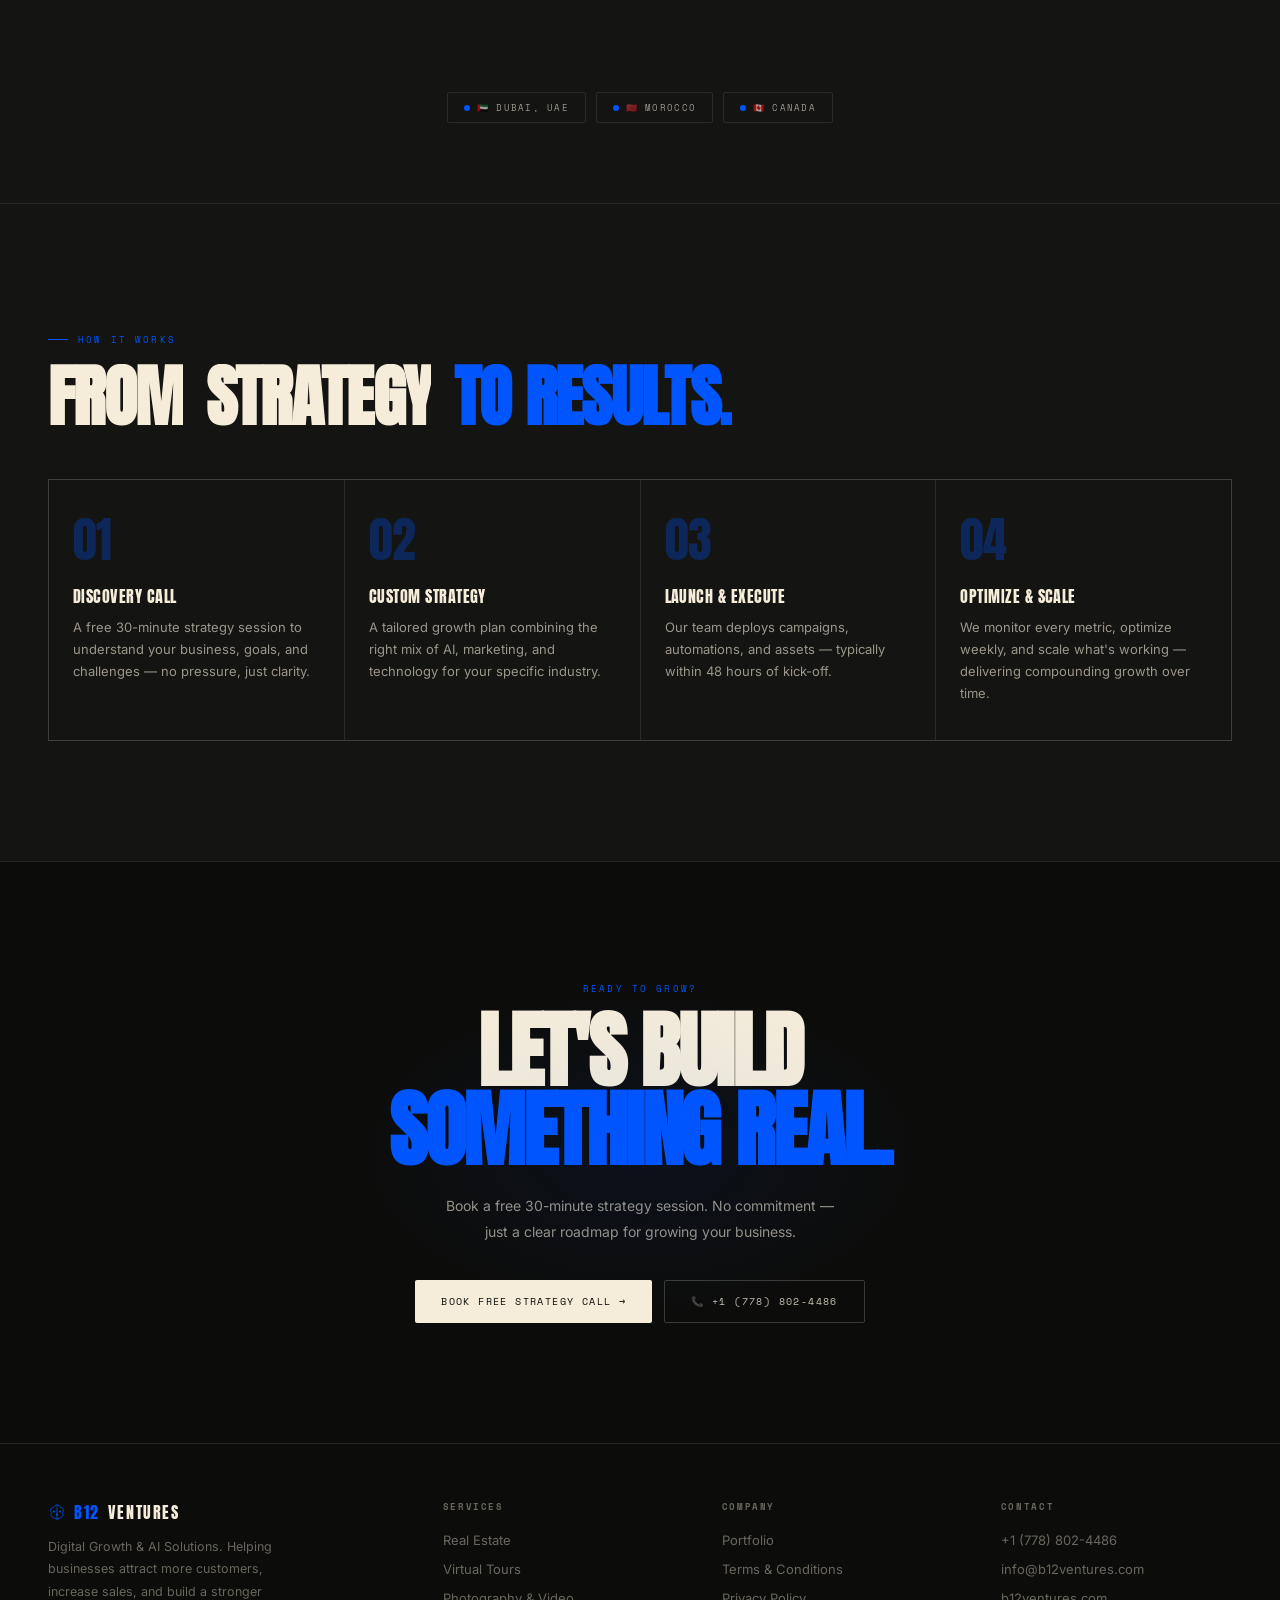
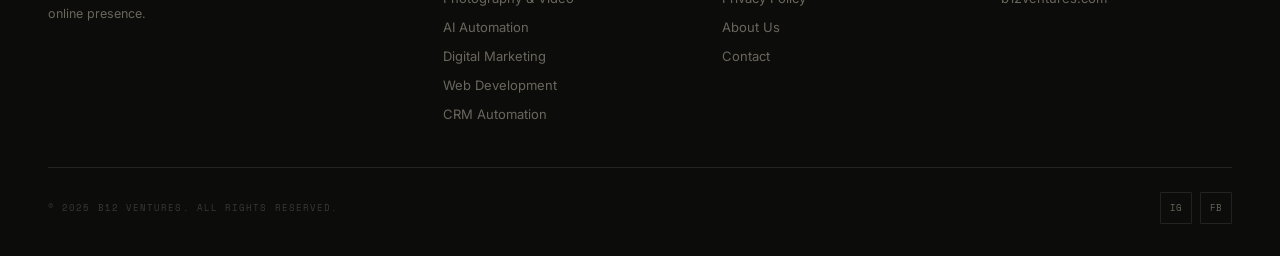
==== commit 04e9d16d: "Add files via upload" ====
--- a/about.html
+++ b/about.html
@@ -48,6 +48,7 @@
   <nav class="fm-inner">
     <a class="fm-link" href="index.html"><span data-i18n="nav_home">Home</span></a>
     <a class="fm-link" href="services.html"><span data-i18n="nav_services">Services</span></a>
+    <a class="fm-link" href="realestate.html"><span data-i18n="nav_re">Real Estate</span></a>
     <a class="fm-link" href="about.html"><span data-i18n="nav_about">About</span></a>
     <a class="fm-link" href="portfolio.html"><span data-i18n="nav_work">Portfolio</span></a>
     <a class="fm-link" href="pricing.html"><span data-i18n="nav_pricing">Pricing</span></a>
@@ -59,6 +60,7 @@
   <a href="index.html" class="nav-logo"><span class="nav-logo-b">B12</span>&nbsp;VENTURES</a>
   <div class="nav-links" aria-label="Primary">
     <a class="nav-link" href="services.html" data-i18n="nav_services">Services</a>
+    <a class="nav-link" href="realestate.html" data-i18n="nav_re">Real Estate</a>
     <a class="nav-link" href="about.html" data-i18n="nav_about">About</a>
     <a class="nav-link" href="pricing.html" data-i18n="nav_pricing">Pricing</a>
     <a class="nav-link" href="portfolio.html" data-i18n="nav_work">Portfolio</a>
@@ -77,7 +79,7 @@
   </div>
 </nav>
 
-<header class="page-hero"><div class="wrap">
+<header class="page-hero"><canvas class="qfield" aria-hidden="true"></canvas><div class="wrap">
   <div class="ph-kick">Who We Are</div>
   <h1>About<br/><span class="b">B12 Ventures.</span></h1>
   <p class="ph-sub">A digital growth and AI solutions agency helping businesses attract more customers, save time, and grow — across Canada, Morocco and beyond.</p>
@@ -208,6 +210,7 @@
         <p class="ft-desc" data-i18n="ft_desc">Digital Growth &amp; AI Solutions. Helping businesses attract more customers, increase sales, and build a stronger online presence.</p>
       </div>
       <div class="ft-col"><h5 data-i18n="ft_services">Services</h5><ul>
+        <li><a href="realestate.html" data-i18n="nav_re">Real Estate</a></li>
         <li><a href="services.html" data-i18n="s1_name">Virtual Tours</a></li>
         <li><a href="services.html" data-i18n="s2_name">Photography &amp; Video</a></li>
         <li><a href="services.html" data-i18n="s3_name">AI Automation</a></li>
@@ -231,10 +234,8 @@
     <div class="ft-bot">
       <span class="ft-copy">© 2025 B12 Ventures. All rights reserved.</span>
       <div class="ft-soc">
-        <a class="soc" href="#" aria-label="Instagram">IG</a>
-        <a class="soc" href="#" aria-label="LinkedIn">LI</a>
-        <a class="soc" href="#" aria-label="Facebook">FB</a>
-        <a class="soc" href="#" aria-label="YouTube">YT</a>
+        <a class="soc" href="https://www.instagram.com/b12_ventures" target="_blank" rel="noopener" aria-label="Instagram">IG</a>
+        <a class="soc" href="https://www.facebook.com/share/1BkzSPRauB/" target="_blank" rel="noopener" aria-label="Facebook">FB</a>
       </div>
     </div>
   </div>
--- a/styles.css
+++ b/styles.css
@@ -480,3 +480,60 @@
 .page-hero h1 .b{color:var(--blue)}
 .ph-sub{position:relative;font-size:16px;line-height:1.75;color:var(--c60);max-width:580px;margin-top:22px}
 @media(max-width:768px){.page-hero{padding:120px 0 40px}}
+
+/* ── Real Estate ── */
+.re-hero-ctas{display:flex;gap:14px;flex-wrap:wrap;margin-top:30px}
+#re-pkg{padding:64px 0 0}
+.re-pkg-card{border:1px solid var(--c10);border-radius:5px;background:linear-gradient(180deg,var(--bg2),var(--bg));overflow:hidden}
+.re-pkg-top{display:flex;align-items:flex-end;justify-content:space-between;gap:24px;padding:32px 38px;border-bottom:1px solid var(--c10);flex-wrap:wrap}
+.re-pkg-top .k{font-family:var(--mono);font-size:10px;letter-spacing:.18em;text-transform:uppercase;color:var(--blue)}
+.re-pkg-top h3{font-family:var(--disp);font-size:clamp(24px,3.2vw,40px);text-transform:uppercase;margin-top:8px;line-height:.95}
+.re-price{text-align:right}
+.re-price .n{font-family:var(--disp);font-size:clamp(46px,6.4vw,76px);line-height:.85}
+.re-price .n em{font-style:normal;color:var(--blue)}
+.re-price .p{font-family:var(--mono);font-size:10px;letter-spacing:.14em;text-transform:uppercase;color:var(--c40);margin-top:8px}
+.re-inc{display:grid;grid-template-columns:repeat(3,1fr)}
+.re-inc .it{padding:32px 30px;border-right:1px solid var(--c10)}
+.re-inc .it:last-child{border-right:none}
+.re-inc .it .ic{font-size:26px;line-height:1}
+.re-inc .it h4{font-family:var(--disp);font-size:17px;text-transform:uppercase;letter-spacing:.02em;margin:14px 0 8px}
+.re-inc .it p{font-size:12.5px;line-height:1.6;color:var(--c60)}
+.re-note{text-align:center;font-family:var(--mono);font-size:9.5px;letter-spacing:.14em;text-transform:uppercase;color:var(--c40);padding:18px;border-top:1px solid var(--c10)}
+@media(max-width:760px){.re-inc{grid-template-columns:1fr}.re-inc .it{border-right:none;border-bottom:1px solid var(--c10)}.re-price{text-align:left}.re-pkg-top{align-items:flex-start}}
+.re-why{display:grid;grid-template-columns:repeat(3,1fr);gap:18px;margin-top:32px}
+.re-why .w{border:1px solid var(--c10);border-radius:4px;padding:28px;background:var(--bg2)}
+.re-why .w .ic{font-size:22px}
+.re-why .w h4{font-family:var(--disp);font-size:18px;text-transform:uppercase;margin:12px 0 8px}
+.re-why .w p{font-size:13px;line-height:1.65;color:var(--c60)}
+@media(max-width:760px){.re-why{grid-template-columns:1fr}}
+.re-faq{margin-top:28px;border-top:1px solid var(--c10)}
+.re-faq details{border-bottom:1px solid var(--c10);padding:18px 4px}
+.re-faq summary{cursor:pointer;font-family:var(--disp);font-size:16px;text-transform:uppercase;letter-spacing:.02em;list-style:none;display:flex;justify-content:space-between;gap:20px}
+.re-faq summary::-webkit-details-marker{display:none}
+.re-faq summary::after{content:'+';color:var(--blue);font-weight:400}
+.re-faq details[open] summary::after{content:'−'}
+.re-faq p{font-size:13px;line-height:1.7;color:var(--c60);margin-top:12px;max-width:660px}
+/* real estate band on pricing page */
+.re-band{margin-top:44px;border:1px solid rgba(0,85,255,.32);border-radius:5px;overflow:hidden;background:linear-gradient(120deg,rgba(0,85,255,.1),transparent 62%)}
+.re-band-in{display:grid;grid-template-columns:1.35fr 1fr;gap:24px;align-items:center;padding:34px 38px}
+.re-band .k{font-family:var(--mono);font-size:10px;letter-spacing:.18em;text-transform:uppercase;color:var(--blue)}
+.re-band h3{font-family:var(--disp);font-size:clamp(26px,3.4vw,40px);text-transform:uppercase;margin:10px 0 12px;line-height:.95}
+.re-band p{font-size:13.5px;line-height:1.7;color:var(--c60);max-width:520px}
+.re-band .r{text-align:right}
+.re-band .r .n{font-family:var(--disp);font-size:clamp(42px,5vw,66px);line-height:.85}
+.re-band .r .n em{font-style:normal;color:var(--blue)}
+.re-band .r .per{font-family:var(--mono);font-size:9.5px;letter-spacing:.14em;text-transform:uppercase;color:var(--c40);margin:8px 0 16px}
+@media(max-width:760px){.re-band-in{grid-template-columns:1fr}.re-band .r{text-align:left}}
+
+/* ── Quantum Field hero background ── */
+.qfield{position:absolute;inset:0;width:100%;height:100%;z-index:1;pointer-events:none}
+.page-hero>.wrap{position:relative;z-index:2}
+#top>.wrap{position:relative;z-index:2}
+
+/* ── Offer landing ── */
+.ol-vals{display:grid;grid-template-columns:repeat(4,1fr);gap:14px;margin-top:34px}
+.ol-vals .v{display:flex;align-items:flex-start;gap:10px;font-size:12.5px;line-height:1.5;color:var(--c60);border:1px solid var(--c10);border-radius:4px;padding:16px;background:var(--bg2)}
+.ol-vals .v::before{content:'✓';color:var(--blue);font-weight:700;flex-shrink:0}
+@media(max-width:860px){.ol-vals{grid-template-columns:1fr 1fr}}
+@media(max-width:480px){.ol-vals{grid-template-columns:1fr}}
+.re-why .w .sn{font-family:var(--disp);font-size:32px;color:var(--blue);line-height:1;display:block;margin-bottom:8px}
